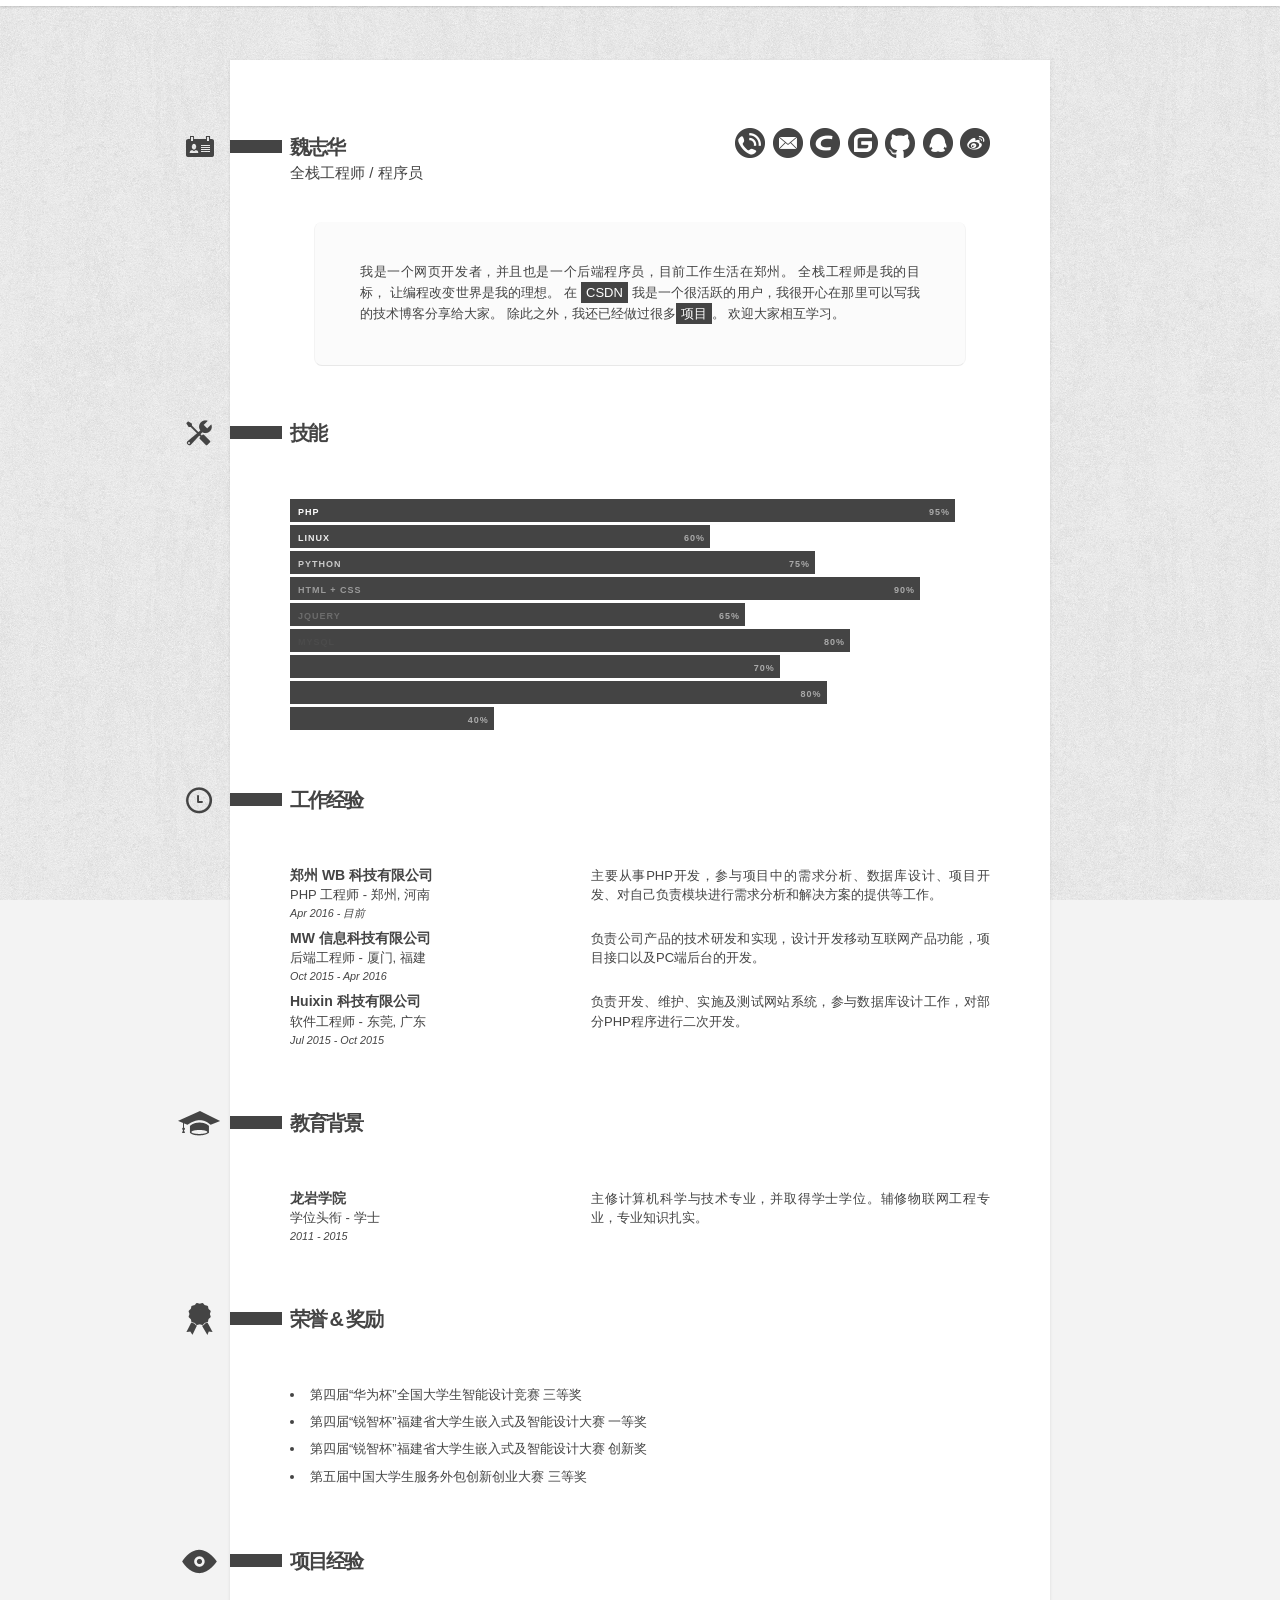
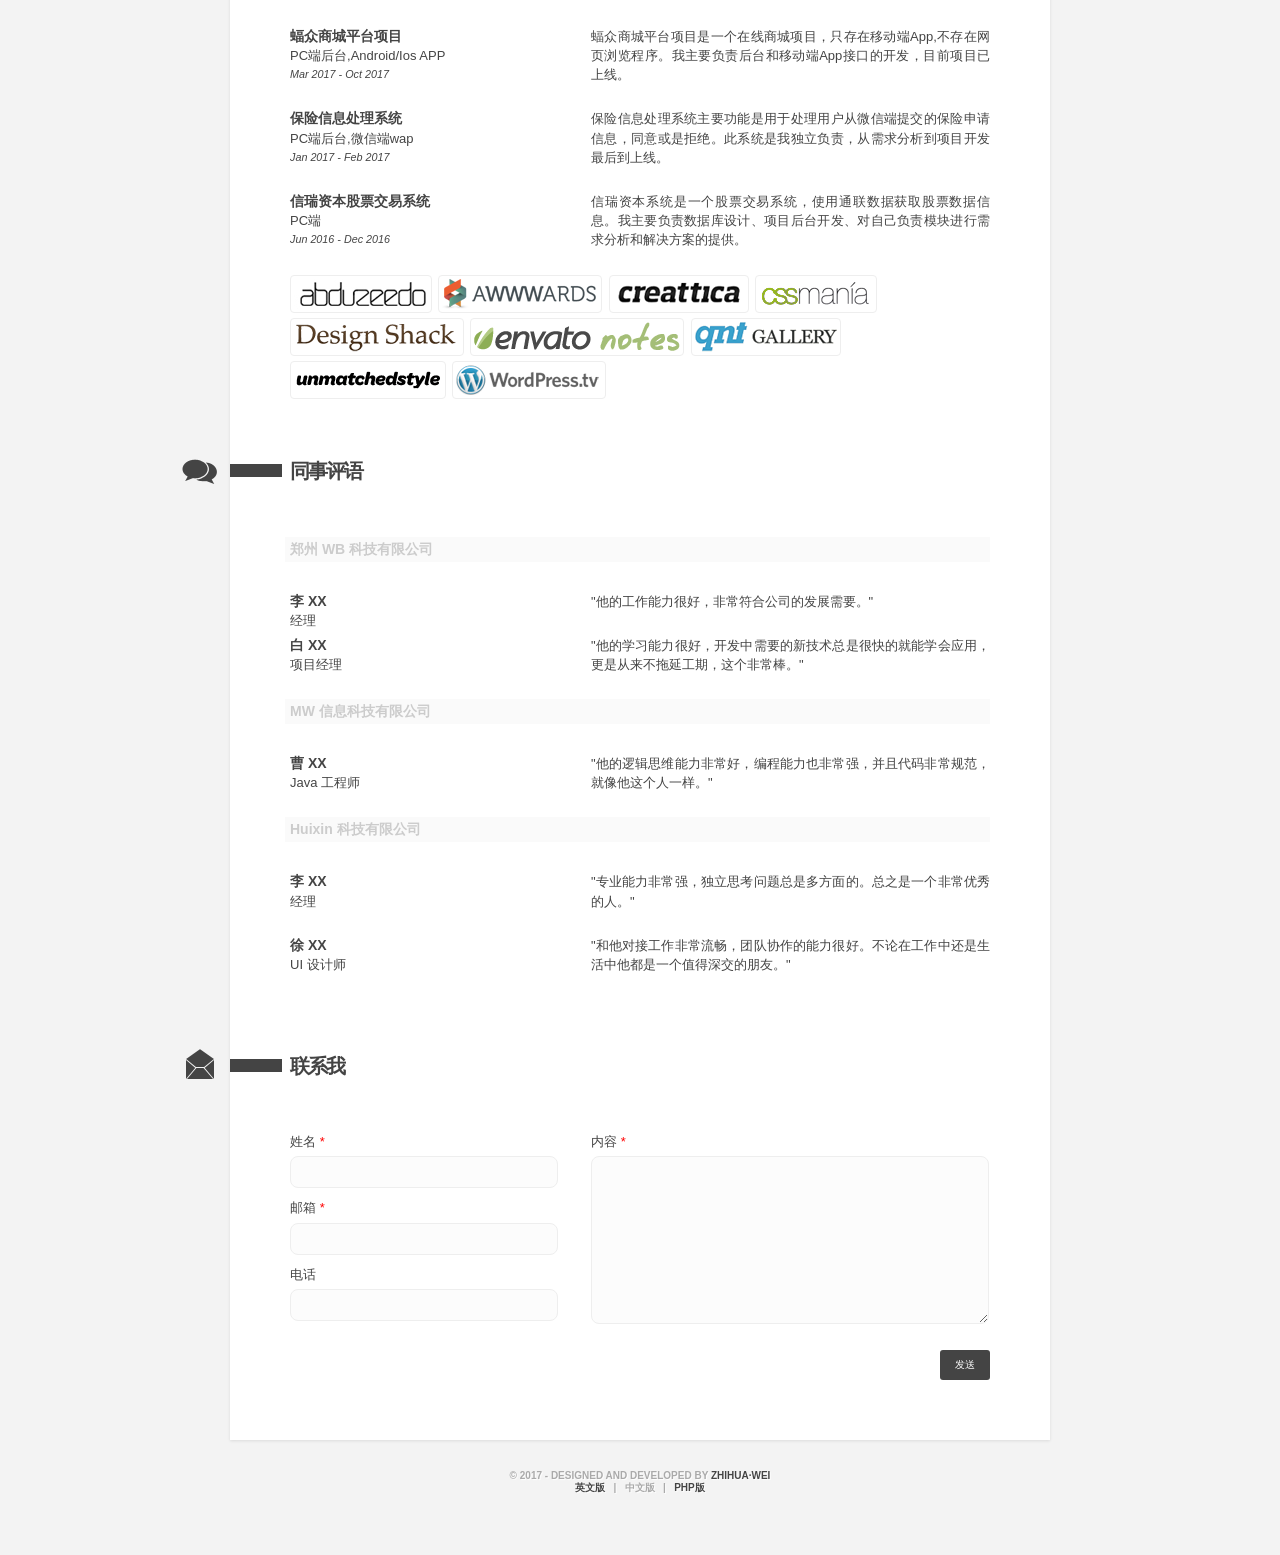
==== index_ch.html @ b3296171 "main init" ====
<!DOCTYPE HTML>
<html>
<head>
    <!--BEGIN HEAD MATE-->
    <meta http-equiv="Content-Type" content="text/html; charset=UTF-8"/>
    <meta name="viewport" content="initial-scale=1.0,width=device-width"/>
    <meta name="keywords" content="ZHIHUA·WEI,个人简历主页,多版本简历">
    <meta name="description" content="非你莫属_ZHIHUA.WEI个人简历主页。本项目用于参与码云举办的“非你莫属”为题的Pages简历模板/个性主页征集活动。本项目一共开发了PHP和HTML两种语言版本，前端工程师和后端工程师皆可使用。开源是一种精神！为中国的互联网行业发展献出一份小小的力量。">
    <meta name="author" content="ZHIHUA·WEI">
    <meta name="version" content="1.0.0">
    <!--END HEAD MATE-->

    <!--BEGIN HEAD LINK SHORTCUT ICON-->
    <link rel="shortcut icon" href="images/icon/zhihuawei_favicon32x32.ico">
    <!--END HEAD LINK SHORTCUT ICON-->

    <!--BEGIN HEAD LINK STYLE-->
    <!--BASE STYLE CSS-->
    <link rel="stylesheet" href="css/style.css" type="text/css" media="screen"/>
    <!--PRODUCTION PHOTO CSS-->
    <link rel="stylesheet" href="css/productionPhoto.css" type="text/css" media="screen"/>
    <!--PRINT CSS-->
    <link rel="stylesheet" href="css/print.css" type="text/css" media="print"/>
    <!--END HEAD LINK STYLE-->

    <!--BEGIN HEAD TITLE-->
    <title>个人简历-ZHIHUA·WEI</title>
    <!--END HEAD TITLE-->
</head>
<body>

<!--BEGIN STICKER-->
<div id="sticker"></div>
<!--END STICKER-->

<!--BEGIN WRAPPER-->
<div id="wrapper">

    <!--INTRODUCE NAME-->
    <h2 id="titleName" class="sectionHead">魏志华</h2>

    <!--BASE INFORMATION-->
    <div id="bio">
        <h2>全栈工程师 / 程序员</h2>
        <!--BASE INFORMATION - SOCIAL LINKS-->
        <div id="socialIcons">
            <a class="socialIcon" id="phoneIcon" href="#18003829681" title="18003829681" ></a>
            <a class="socialIcon" id="emailIcon" href="#zhihua_wei@foxmail.com" title="zhihua_wei@foxmail.com"></a>
            <a class="socialIcon" target="_blank" id="csdnIcon" href="http://blog.csdn.net/zhihua_w" title="CSDN"></a>
            <a class="socialIcon" target="_blank" id="giteeIcon" href="https://gitee.com/zhihua_wei" title="码云"></a>
            <a class="socialIcon" target="_blank" id="githubIcon" href="https://github.com/zhihua-wei" title="GitHub"></a>
            <a class="socialIcon" id="qqIcon" href="#445708162" title="445708162"></a>
            <a class="socialIcon" target="_blank" id="weiboIcon" href="https://weibo.com/zhihuawei?is_all=1" title="微博"></a>

            <!--MORE ICON OPTIOPS...
            <a class="socialIcon" target="_blank" id="facebookIcon" href="#"></a>
            <a class="socialIcon" target="_blank" id="favIcon" href="#"></a>
            <a class="socialIcon" target="_blank" id="gplusIcon" href="#"></a>
            <a class="socialIcon" target="_blank" id="youTubeIcon" href="#"></a>
            -->
        </div>
        <!--END SOCIAL LINKS-->

        <!--BASE INFORMATION - PERSONAL INFORMATION-->
        <p>
            我是一个网页开发者，并且也是一个后端程序员，目前工作生活在郑州。
            全栈工程师是我的目标， 让编程改变世界是我的理想。
            在 <a title="CSDN" target="_blank" href="http://blog.csdn.net/zhihua_w">CSDN</a> 我是一个很活跃的用户，我很开心在那里可以写我的技术博客分享给大家。
            除此之外，我还已经做过很多<a title="保险信息处理系统" data-rel="prettyPhoto[pp_gal]" href="images/projectPhoto/baoxian.png">项目</a>。
            欢迎大家相互学习。

            <!--PRODUCTION PHOTO-->
            <!--IMAGES BELOW ARE HIDDEN AND WILL ONLY APPEAR IN THE GALLERY LINKED TO IN ABOVE PARAGRAPH -->
            <a title="筑团网项目" class="selectedWork" data-rel="prettyPhoto[pp_gal]"
               href="images/projectPhoto/zhutuan.jpg"></a>
            <a title="信瑞资本股票交易系统" class="selectedWork" data-rel="prettyPhoto[pp_gal]"
               href="images/projectPhoto/xinrui.png"></a>
            <a title="掌上餐厅项目" class="selectedWork" data-rel="prettyPhoto[pp_gal]"
               href="images/projectPhoto/zhihuidancan.png"></a>
            <a title="医美商城平台项目" class="selectedWork" data-rel="prettyPhoto[pp_gal]"
               href="images/projectPhoto/yimei.jpg"></a>
            <a title="医疗之路二期项目" class="selectedWork" data-rel="prettyPhoto[pp_gal]"
               href="images/projectPhoto/yiliao.jpg"></a>
            <a title="养老本项目" class="selectedWork" data-rel="prettyPhoto[pp_gal]"
               href="images/projectPhoto/yanglaoben.png"></a>
        </p>
        <!--END PERSONAL INFORMATION-->
    </div>
    <!--END BASE INFORMATION-->

    <div class="clear"></div>

    <!--SKILLS TITLE-->
    <h2 id="tools" class="sectionHead">技能</h2>
    <!--SKILLS-->
    <ul id="skills">
        <!--Notice: the class names indicate the % of your skills. i.e. s70 = 70%, s40 = 40% etc. -->
        <li id="skill1" class="s95"><span>PHP</span></li>
        <li id="skill2" class="s60"><span>Linux</span></li>
        <li id="skill3" class="s75"><span>Python</span></li>
        <li id="skill4" class="s90"><span>HTML + CSS</span></li>
        <li id="skill5" class="s65"><span>jQuery</span></li>
        <li id="skill6" class="s80"><span>Mysql</span></li>
        <li id="skill7" class="s70"><span>Apache + Nginx</span></li>
        <li id="skill8" class="s80"><span>Memcached + Redis</span></li>
        <li id="skill9" class="s40"><span><del>Photoshop</del></span></li>
    </ul>
    <!--END SKILLS-->

    <div class="clear"></div>

    <!--EXPERIENCE TITLE-->
    <h2 id="clock" class="sectionHead">工作经验</h2>
    <!--EXPERIENCE-->
    <ul id="jobs">
        <li>
            <div class="details">
                <h3>郑州 WB 科技有限公司</h3>
                <h4>PHP 工程师 - 郑州, 河南</h4>
                <h5>Apr 2016 - 目前</h5>
            </div>
            <p>主要从事PHP开发，参与项目中的需求分析、数据库设计、项目开发、对自己负责模块进行需求分析和解决方案的提供等工作。</p>
        </li>
        <li>
            <div class="details">
                <h3>MW 信息科技有限公司</h3>
                <h4>后端工程师 - 厦门, 福建</h4>
                <h5>Oct 2015 - Apr 2016</h5>
            </div>
            <p>负责公司产品的技术研发和实现，设计开发移动互联网产品功能，项目接口以及PC端后台的开发。</p>
        </li>
        <li>
            <div class="details">
                <h3>Huixin 科技有限公司</h3>
                <h4>软件工程师 - 东莞, 广东</h4>
                <h5>Jul 2015 - Oct 2015</h5>
            </div>
            <p>负责开发、维护、实施及测试网站系统，参与数据库设计工作，对部分PHP程序进行二次开发。</p>
        </li>
    </ul>
    <!--END EXPERIENCE-->

    <div class="clear"></div>

    <!--EDUCATION TITLE-->
    <h2 id="learn" class="sectionHead">教育背景</h2>
    <!--EDUCATION-->
    <ul id="schools">
        <li>
            <div class="details">
                <h3>龙岩学院</h3>
                <h4>学位头衔 - 学士</h4>
                <h5>2011 - 2015</h5>
            </div>
            <p>主修计算机科学与技术专业，并取得学士学位。辅修物联网工程专业，专业知识扎实。</p>
        </li>
    </ul>
    <!--END EDUCATION-->

    <div class="clear"></div>

    <!--HONORS / AWARDS TITLE-->
    <h2 id="ribbon" class="sectionHead">荣誉 &amp; 奖励</h2>

    <!--HONORS / AWARDS-->
    <ul id="honorsAwards">
        <li>第四届“华为杯”全国大学生智能设计竞赛 三等奖</li>
        <li>第四届“锐智杯”福建省大学生嵌入式及智能设计大赛 一等奖</li>
        <li>第四届“锐智杯”福建省大学生嵌入式及智能设计大赛 创新奖</li>
        <li>第五届中国大学生服务外包创新创业大赛 三等奖</li>
    </ul>
    <!--END HONORS / AWARDS-->

    <div class="clear"></div>

    <!--AS SEEN ON TITLE-->
    <h2 id="eye" class="sectionHead">项目经验</h2>
    <!--PROJECT-->
    <ul id="project">
        <li>
            <div class="details">
                <h3>蝠众商城平台项目</h3>
                <h4>PC端后台,Android/Ios APP</h4>
                <h5>Mar 2017 - Oct 2017</h5>
            </div>
            <p>蝠众商城平台项目是一个在线商城项目，只存在移动端App,不存在网页浏览程序。我主要负责后台和移动端App接口的开发，目前项目已上线。</p>
        </li>
        <li>
            <div class="details">
                <h3>保险信息处理系统</h3>
                <h4>PC端后台,微信端wap</h4>
                <h5>Jan 2017 - Feb 2017</h5>
            </div>
            <p>保险信息处理系统主要功能是用于处理用户从微信端提交的保险申请信息，同意或是拒绝。此系统是我独立负责，从需求分析到项目开发最后到上线。</p>
        </li>
        <li>
            <div class="details">
                <h3>信瑞资本股票交易系统</h3>
                <h4>PC端</h4>
                <h5>Jun 2016 - Dec 2016</h5>
            </div>
            <p>信瑞资本系统是一个股票交易系统，使用通联数据获取股票数据信息。我主要负责数据库设计、项目后台开发、对自己负责模块进行需求分析和解决方案的提供。</p>
        </li>
    </ul>
    <!--END PROJECT-->

    <div class="clear"></div>

    <!--AS SEEN ON-->
    <ul id="seenOn">
        <li class="bwWrapper"><img src="images/logos/abduzeedo.jpg" alt="Abduzeedo"/></li>
        <li class="bwWrapper"><img src="images/logos/logo.png" alt="Awwwards"/></li>
        <li class="bwWrapper"><img src="images/logos/creattica.png" alt="Creattica"/></li>
        <li class="bwWrapper"><img src="images/logos/css_mania.png" alt="CSS Mania"/></li>
        <li class="bwWrapper"><img src="images/logos/design_shack.png" alt="Design Shack"/></li>
        <li class="bwWrapper"><img src="images/logos/envato_notes.png" alt="Envato Notes"/></li>
        <li class="bwWrapper"><img src="images/logos/qnt_gallery.png" alt="qnt gallery"/></li>
        <li class="bwWrapper"><img src="images/logos/unmatchedstyle.png" alt="unmatchedstyle"/></li>
        <li class="bwWrapper"><img src="images/logos/wptv-logo.png" alt="WordPress TV"/></li>
    </ul>
    <!--END AS SEEN ON-->

    <div class="clear"></div>

    <!--RECOMMENDATIONS TITLE-->
    <h2 id="chat" class="sectionHead">同事评语</h2>
    <!--RECOMMENDATIONS-->
    <ul id="recommends">
        <li><h3>郑州 WB 科技有限公司</h3></li>
        <li>
            <div class="details">
                <h3>李 XX</h3>
                <h4>经理</h4>
            </div>
            <p>"他的工作能力很好，非常符合公司的发展需要。"</p>
        </li>
        <li>
            <div class="details">
                <h3>白 XX</h3>
                <h4>项目经理</h4>
            </div>
            <p>"他的学习能力很好，开发中需要的新技术总是很快的就能学会应用，更是从来不拖延工期，这个非常棒。"</p>
        </li>

        <li><h3>MW 信息科技有限公司</h3></li>
        <li>
            <div class="details">
                <h3>曹 XX</h3>
                <h4>Java 工程师</h4>
            </div>
            <p>"他的逻辑思维能力非常好，编程能力也非常强，并且代码非常规范，就像他这个人一样。"</p>
        </li>

        <li><h3>Huixin 科技有限公司</h3></li>
        <li>
            <div class="details">
                <h3>李 XX</h3>
                <h4>经理</h4>
            </div>
            <p>"专业能力非常强，独立思考问题总是多方面的。总之是一个非常优秀的人。"</p>
        </li>
        <li>
            <div class="details">
                <h3>徐 XX</h3>
                <h4>UI 设计师</h4>
            </div>
            <p>"和他对接工作非常流畅，团队协作的能力很好。不论在工作中还是生活中他都是一个值得深交的朋友。"</p>
        </li>
    </ul>
    <!--END RECOMMENDATIONS-->

    <div class="clear"></div>

    <!--CONTACT TITLE-->
    <h2 id="contact" class="sectionHead">联系我</h2>
    <!--CONTACT FORM-->
    <div id="contactform" class="contact">
        <form action="sendMail.php" method="post">
            <div id="contactInfo">
                <p>
                    <label class="smallInput" for="name">姓名 <span class="required">*</span></label><br/>
                    <input type="text" name="name" id="name" value="" class="input round3"/>
                </p>
                <p>
                    <label class="smallInput" for="email">邮箱 <span class="required">*</span></label><br/>
                    <input type="text" name="email" id="email" value="" class="input round3"/>
                </p>
                <p>
                    <label class="smallInput" for="phone">电话</label><br/>
                    <input type="text" name="phone" id="phone" value="" class="input round3"/>
                </p>
            </div>
            <p id="emailMessage">
                <label class="smallInput" for="message">内容 <span class="required">*</span></label><br/>
                <textarea name="message" id="message" class="input round3"></textarea>
            </p>

            <!-- EMAIL SUBJECT -->
            <input name="subject" id="subject" type="hidden" value="ZHIHUA·WEI Resume Email Message"/>
            <!-- YOUR EMAIL ADDRESS -->
            <input name="repemail" id="repemail" type="hidden" value="zhihua_wei@foxmail.com"/>
            <!-- ENTER YOUR URL BELOW: MUST CONTAIN #contact AT THE END OF THE URL-->
            <input name="pagelink" id="pagelink" type="hidden" value="http://resume.zhihuawei.xyz/index_ch.html#return"/>
            <input name="send" id="submit_btn" type="submit" class="round3 clearRight" value="发送"/>

            <p id="required"><span class="required">*</span> <em>= 必填字段</em></p>
        </form>
    </div>
    <!--END CONTACT FORM-->
    <p id="messageSent">信息发送成功，非常感谢！</p>

    <div class="clear"></div>

</div>
<!--END WRAPPER-->
<!--COPYRIGHT-->
<div id="copyright">&copy; 2017 - Designed and developed by
    <a href="http://resume.zhihuawei.xyz/" target="_blank" title="ZHIHUA·WEI">ZHIHUA·WEI</a><br>
    <a href="index.html" title="英文版">英文版</a>&nbsp;&nbsp;&nbsp;|&nbsp;&nbsp;&nbsp;中文版&nbsp;&nbsp;&nbsp;|&nbsp;&nbsp;&nbsp;<a href="index.php" title="PHP版">PHP版</a>
</div>
<!--END COPYRIGHT-->

<!--BEGIN SCRIPTS-->
<!--BASIC JQUERY JS-->
<script src="js/jquery.js"></script>
<!--PROJECT PHOTO JS-->
<script src="js/projectPhoto.js"></script>
<!--BACK POSITION JS-->
<script src="js/backPosition.js"></script>
<!--CUSTOM JS-->
<script src="js/custom.js"></script>
<!--END SCRIPTS-->

</body>
</html>
---- css/style.css ----
* {
    margin: 0;
    padding: 0;

    -moz-transition-property: background-color;
    -moz-transition-duration: 0.20s;
    -moz-transition-timing-function: linear;

    -webkit-transition-property: background-color;
    -webkit-transition-duration: 0.20s;
    -webkit-transition-timing-function: linear;

    -o-transition-property: background-color;
    -o-transition-duration: 0.20s;
    -o-transition-timing-function: linear;

    transition-property: background-color;
    transition-duration: 0.20s;
    transition-timing-function: linear;
}

body {
    font-family: "HelveticaNeue", "Helvetica Neue", Helvetica, Arial, sans-serif;
    line-height: 1.2em;
    background-color: #f3f3f3;
    background-image: url(../images/patterns/soft_wallpaper.png);
    background-repeat: repeat;
    background-attachment: fixed;
    background-position: 0px 0px;
    color: #444;
    height: 100%;
    width: auto;
}

#wrapper {
    max-width: 700px;
    margin: 60px auto 30px;
    padding: 60px;
    background: #fff;
    box-shadow: 0 1px 3px rgba(0, 0, 0, .1);
    position: relative;
}

ul {
    margin: 0 0 0 15px;
    position: relative;
}

li {
    margin: 0 0 5px 0;
    font-size: 13px;
}

p {
    text-align: justify;
    font-size: 13px;
}

.clear {
    clear: both;
}

a {
    color: #444;
    text-decoration: none;
}

a:hover {
    text-decoration: underline;
}

#backgroundImg {

}

#sticker {
    position: fixed;
    top: -60px;
    left: 0;
    right: 0;
    background: #fff;
    background: rgba(255, 255, 255, .98);
    height: 55px;
    box-shadow: 0 0 3px rgba(0, 0, 0, .3);
    z-index: 1000;
}

#sticker h2.sectionHead {
    border: none;
    margin: 0 0 0 50px;
    line-height: 55px;
    padding: 0 0 0 8px;
}

#sticker h2.sectionHead:before {
    left: -40px;
    top: 5px;
}

#sticker #socialIcons {
    top: 10px;
    right: 15px;
}

/* ------------------------*/
/*------H TAG STUFF-------*/
/* ----------------------*/
h1, h2, h3, h4, h5, h6 {
    font-weight: normal;
}

h3 {
    font-weight: bold;
    font-size: 14px
}

/* --------------------------*/
/*---SECTION TITLES STUFF---*/
/* ------------------------*/
h2.sectionHead {
    clear: both;
    font: bold 20px/12px 'verdana', sans-serif;
    margin: 60px -60px;
    border-left: 52px solid #444;
    color: #444;
    padding: 1px 0 0 8px;
    letter-spacing: -2px;
    text-transform: uppercase;
    position: relative;
}

h2.sectionHead:before {
    content: "";
    position: absolute;
    width: 45px;
    height: 45px;
    left: -105px;
    top: -15px;
    background-image: url(../images/icons.png);
}

h2#titleName {
    margin: 20px -60px 10px;
}

h2#ribbon:before {
    background-position: left -45px;
}

h2#tools:before {
    background-position: left top;
}

h2#learn:before {
    background-position: right top;
}

h2#eye:before {
    background-position: -90px top;
}

h2#clock:before {
    background-position: -45px top;
}

h2#chat:before {
    background-position: -45px bottom;
}

h2#titleName:before {
    background-position: -90px bottom;
}

h2#contact:before {
    background-position: right bottom;
}

/* ------------------------*/
/*-------BIO STUFF--------*/
/* ----------------------*/
#bio {
    position: relative;
}

#bio #avatar {
    float: left;
    margin: 0 20px 0 0;
}

#bio h2 {
    font-size: 15px;
}

#bio p {
    clear: left;
    margin: 40px auto;
    padding: 40px 45px;
    max-width: 560px;
    background: #fbfbfb;
    border: 1px solid #f3f3f3;
    border-radius: 8px;
    position: relative;
    border-width: 0 1px 1px;
    border-color: #fff #f3f3f3 #e8e8e8;
    line-height: 1.6em;
}

#bio iframe {
    margin: 0 auto;
    display: block;
}

#bio p a {
    text-decoration: none;
    border: none;
    background: #444;
    color: #fff;
    padding: 3px 5px;
    margin: -3px 0 0 0;
}

#bio p a:hover {
    text-decoration: none;
    color: #fff;
    background: #222;
}

#bio a.selectedWork {
    visibility: hidden;
    padding: 0;
    margin: 0;
}

#socialIcons {
    width: 50%;
    height: 30px;
    position: absolute;
    top: -35px;
    right: 0;
    text-align: right;
}

.socialIcon {
    width: 30px;
    height: 30px;
    margin: 0 0 0 3px;
    display: inline-block;
    background-image: url(../images/social.png);
    border: none;
}

.socialIcon:hover {
    border: none;
}

#qqIcon {
    background-position: 0 0;
}

#youTubeIcon {
    background-position: -30px 0;
}

#emailIcon {
    background-position: -60px 0;
}

#weiboIcon {
    background-position: -90px 0;
}

#phoneIcon {
    background-position: -120px 0;
}

#giteeIcon {
    background-position: -150px 0;
}

#gplusIcon {
    background-position: -180px 0;
}

#facebookIcon {
    background-position: -210px 0
}

#csdnIcon {
    background-position: -240px 0;
}

#favIcon {
    background-position: -270px 0;
}

#githubIcon {
    background-position: -300px 0;
}

#qqIcon:hover {
    background-position: 0 -30px;
}

#youTubeIcon:hover {
    background-position: -30px -30px;
}

#emailIcon:hover {
    background-position: -60px -30px;
}

#weiboIcon:hover {
    background-position: -90px -30px;
}

#phoneIcon:hover {
    background-position: -120px -30px;
}

#giteeIcon:hover {
    background-position: -150px -30px;
}

#gplusIcon:hover {
    background-position: -180px -30px;
}

#facebookIcon:hover {
    background-position: -210px -30px;
}

#csdnIcon:hover {
    background-position: -240px -30px;
}

#favIcon:hover {
    background-position: -270px -30px;
}

#githubIcon:hover {
    background-position: -300px -30px;
}

/* ---------------------------*/
/*---RECOMMENDATIONS STUFF---*/
/* -------------------------*/
ul#recommends li {
    margin: 0 0 30px 0;
    clear: both;
}

ul#recommends li > h3 {
    background: #fafafa;
    color: #ccc;
    padding-left: 5px;
    line-height: 25px;
    margin: 0 0 30px -5px;
}

/* -------------------------*/
/*---AS SEEN ON STUFF------*/
/* -----------------------*/
ul#seenOn li {
    display: inline-block;
    position: relative;
    border: 1px solid #eee;
    margin-right: 2px;
    height: 36px;
    border-radius: 4px;
    line-height: 30px;
}

ul#seenOn li img {
    height: 30px;
    width: auto;
    padding: 3px;
}

/* ------------------------*/
/*---SKILLS STUFF---------*/
/* -----------------------*/
ul#skills {
    margin: 0;
    width: 100%;
    overflow: hidden;
    background: url(../images/loading.gif) no-repeat center 30%;
}

ul#skills.ready {
    background: none;
}

ul#skills li {
    position: relative;
    right: 100%;
    background-color: #444;
    color: #fff;
    font: bold 9px/20px sans-serif;
    letter-spacing: 1px;
    margin-bottom: 3px;
    padding: 3px 1.1428571428571428% 0;
    text-transform: uppercase;
    z-index: 1;
}

ul#skills li:after {
    content: "";
    position: absolute;
    top: 0;
    right: 5px;
    line-height: 26px;
    width: 50px;
    text-align: right;
    color: #aaa;
}

ul#skills li.s100:after {
    content: "100%";
}

ul#skills li.s95:after {
    content: "95%";
}

ul#skills li.s90:after {
    content: "90%";
}

ul#skills li.s80:after {
    content: "80%";
}

ul#skills li.s75:after {
    content: "75%";
}

ul#skills li.s70:after {
    content: "70%";
}

ul#skills li.s65:after {
    content: "65%";
}

ul#skills li.s60:after {
    content: "60%";
}

ul#skills li.s50:after {
    content: "50%";
}

ul#skills li.s40:after {
    content: "40%";
}

ul#skills li.s30:after {
    content: "30%";
}

ul#skills li.s20:after {
    content: "20%";
}

ul#skills li.s10:after {
    content: "10%";
}

ul#skills li span {
    display: none;
}

ul#skills li:hover {
    background: #222;
}

li.s100 {
    width: 97.71428571428571%;
}

li.s95 {
    width: 92.71428571428571%;
}

li.s90 {
    width: 87.71428571428571%;
}

li.s80 {
    width: 77.71428571428571%;
}

li.s75 {
    width: 72.71428571428571%;
}

li.s70 {
    width: 67.71428571428571%;
}

li.s65 {
    width: 62.714285714285715%;
}

li.s60 {
    width: 57.714285714285715%;
}

li.s50 {
    width: 47.714285714285715%;
}

li.s40 {
    width: 37.714285714285715%;
}

li.s30 {
    width: 27.714285714285715%;
}

li.s20 {
    width: 17.714285714285715%;
}

li.s10 {
    width: 7.714285714285714%;
}

/* ------------------------*/
/*---HONORS STUFF---------*/
/* ----------------------*/
#honorsAwards li {
    padding-left: 5px;
    margin-bottom: 8px;
}

/* ------------------------*/
/*---CONTACT FORM STUFF---*/
/* ----------------------*/
#contactform input,
#contactform textarea {
    float: none;
    width: 250px;
    padding: 8px;
    margin: 5px 0 10px 0;
    background: #fcfcfc;
    border: 1px solid #eee;
    border-radius: 8px;
    color: #666;
    font-size: 12px;
}

#contactform textarea {
    height: 150px;
    width: 380px;
    margin-bottom: 20px;
}

#contactform input[type="submit"] {
    width: inherit;
    float: right;
    clear: both;
    color: #fff;
    border: none;
    cursor: pointer;
    line-height: 30px;
    font-size: 10px;
    text-transform: uppercase;
    height: 30px;
    padding: 0 15px;
    margin: 0;
    background: #444;
    border-radius: 3px;
}

#contactform input[type="submit"]:hover {
    background: #000;
}

.required {
    color: red;
}

#required {
    float: left;
    margin-top: 10px;
    color: #bbb;
    display: none;
}

#contactform input.error,
#contactform textarea.error {
    border: 1px solid red;
    background: #ffd3c9
}

#contactInfo {
    float: left;
    width: 40%;
}

#emailMessage {
    float: right;
    width: 57%;
}

#messageSent {
    line-height: 40px;
    font-size: 16px;
    width: 100%;
    text-align: center;
    background: #5cd25c;
    color: #fff;
    display: none;
}

/* --------------------------*/
/*---GENERAL LAYOUT STUFF---*/
/* ------------------------*/
ul#jobs,
ul#schools,
ul#recommends,
ul#project,
ul#seenOn {
    margin: 0;
    list-style: none;
}

ul#jobs li,
ul#schools li,
ul#project li,
ul#recommends li {
    margin: 0 0 20px 0;
    clear: both;
}

ul#jobs li .details,
ul#schools li .details,
ul#project li .details,
ul#recommends li .details {
    float: left;
    width: 40%
}

ul#jobs li p,
ul#schools li > p,
ul#project li > p,
ul#recommends li > p {
    float: right;
    width: 57%;
    margin-bottom: 25px;
}

.details h5 {
    font-style: italic;
}

/* ------------------------*/
/*---COPYRIGHT STUFF------*/
/* ----------------------*/
#copyright {
    text-align: center;
    font: bold 10px sans-serif;
    text-transform: uppercase;
    color: #aaa;
    margin: 20px 0 60px;
    text-shadow: 1px 1px 1px #fff;
}

/* ------------------------*/
/*--RESPONSIVE STUFF------*/
/* ----------------------*/
body.respond {
    background: #fff;
}

body.respond #sticker {
    display: none;
}

body.respond #wrapper {
    margin: 0 auto;
    padding: 30px;
    background: #fff;
    box-shadow: none;
}

body.respond h2.sectionHead {
    font-size: 15px;
    letter-spacing: -1px;
    margin: 40px 0 50px -60px;
    padding-left: 8px;
}

body.respond h2#titleName {
    margin: 20px 0 10px -60px;
}

body.respond p {
    text-align: left;
}

body.respond #socialIcons {
    height: 30px;
    margin-top: 20px;
    position: relative;
    right: auto;
    text-align: left;
    top: auto;
    width: 100%;
}

body.respond #bio h2 {
    font-size: 12px;
}

body.respond #bio p {
    padding: 0;
    background: #fff;
    max-width: 100%;
    border: none;
}

body.respond ul#seenOn li {
    height: auto;
    line-height: 1em;
}

body.respond ul#seenOn li img {
    width: 96%;
    height: auto;
    padding: 2%;
}

body.respond ul#jobs li .details,
body.respond ul#schools li .details,
body.respond ul#project li .details,
body.respond ul#recommends li .details {
    float: none;
    width: 100%
}

body.respond ul#jobs li p,
body.respond ul#schools li > p,
body.respond ul#project li > p,
body.respond ul#recommends li > p {
    float: none;
    width: 100%;
    margin-bottom: 50px;
    margin-top: 10px;
}

body.respond #contactInfo,
body.respond #emailMessage {
    float: none;
    width: 100%;
}

body.respond #contactform input[type="submit"] {
    float: none;
    width: auto;
}

body.respond #contactform input,
body.respond #contactform textarea {
    width: 90%;
}

body.respond #copyright {
    margin: 60px auto;
}

body.respond #messageSent {
    margin-top: 20px;
}
---- css/productionPhoto.css ----
div.pp_default .pp_top, div.pp_default .pp_top .pp_middle, div.pp_default .pp_top .pp_left, div.pp_default .pp_top .pp_right, div.pp_default .pp_bottom, div.pp_default .pp_bottom .pp_left, div.pp_default .pp_bottom .pp_middle, div.pp_default .pp_bottom .pp_right {
    height: 13px
}

div.pp_default .pp_top .pp_left {
    background: url(../images/prettyPhoto/default/sprite.png) -78px -93px no-repeat
}

div.pp_default .pp_top .pp_middle {
    background: url(../images/prettyPhoto/default/sprite_x.png) top left repeat-x
}

div.pp_default .pp_top .pp_right {
    background: url(../images/prettyPhoto/default/sprite.png) -112px -93px no-repeat
}

div.pp_default .pp_content .ppt {
    color: #f8f8f8
}

div.pp_default .pp_content_container .pp_left {
    background: url(../images/prettyPhoto/default/sprite_y.png) -7px 0 repeat-y;
    padding-left: 13px
}

div.pp_default .pp_content_container .pp_right {
    background: url(../images/prettyPhoto/default/sprite_y.png) top right repeat-y;
    padding-right: 13px
}

div.pp_default .pp_next:hover {
    background: url(../images/prettyPhoto/default/sprite_next.png) center right no-repeat;
    cursor: pointer
}

div.pp_default .pp_previous:hover {
    background: url(../images/prettyPhoto/default/sprite_prev.png) center left no-repeat;
    cursor: pointer
}

div.pp_default .pp_expand {
    background: url(../images/prettyPhoto/default/sprite.png) 0 -29px no-repeat;
    cursor: pointer;
    width: 28px;
    height: 28px
}

div.pp_default .pp_expand:hover {
    background: url(../images/prettyPhoto/default/sprite.png) 0 -56px no-repeat;
    cursor: pointer
}

div.pp_default .pp_contract {
    background: url(../images/prettyPhoto/default/sprite.png) 0 -84px no-repeat;
    cursor: pointer;
    width: 28px;
    height: 28px
}

div.pp_default .pp_contract:hover {
    background: url(../images/prettyPhoto/default/sprite.png) 0 -113px no-repeat;
    cursor: pointer
}

div.pp_default .pp_close {
    width: 30px;
    height: 30px;
    background: url(../images/prettyPhoto/default/sprite.png) 2px 1px no-repeat;
    cursor: pointer
}

div.pp_default .pp_gallery ul li a {
    background: url(../images/prettyPhoto/default/default_thumb.png) center center #f8f8f8;
    border: 1px solid #aaa
}

div.pp_default .pp_social {
    margin-top: 7px
}

div.pp_default .pp_gallery a.pp_arrow_previous, div.pp_default .pp_gallery a.pp_arrow_next {
    position: static;
    left: auto
}

div.pp_default .pp_nav .pp_play, div.pp_default .pp_nav .pp_pause {
    background: url(../images/prettyPhoto/default/sprite.png) -51px 1px no-repeat;
    height: 30px;
    width: 30px
}

div.pp_default .pp_nav .pp_pause {
    background-position: -51px -29px
}

div.pp_default a.pp_arrow_previous, div.pp_default a.pp_arrow_next {
    background: url(../images/prettyPhoto/default/sprite.png) -31px -3px no-repeat;
    height: 20px;
    width: 20px;
    margin: 4px 0 0
}

div.pp_default a.pp_arrow_next {
    left: 52px;
    background-position: -82px -3px
}

div.pp_default .pp_content_container .pp_details {
    margin-top: 5px
}

div.pp_default .pp_nav {
    clear: none;
    height: 30px;
    width: 110px;
    position: relative
}

div.pp_default .pp_nav .currentTextHolder {
    font-family: Georgia;
    font-style: italic;
    color: #999;
    font-size: 11px;
    left: 75px;
    line-height: 25px;
    position: absolute;
    top: 2px;
    margin: 0;
    padding: 0 0 0 10px
}

div.pp_default .pp_close:hover, div.pp_default .pp_nav .pp_play:hover, div.pp_default .pp_nav .pp_pause:hover, div.pp_default .pp_arrow_next:hover, div.pp_default .pp_arrow_previous:hover {
    opacity: 0.7
}

div.pp_default .pp_description {
    font-size: 11px;
    font-weight: 700;
    line-height: 24px;
    margin: 5px 50px 5px 0
}

div.pp_default .pp_bottom .pp_left {
    background: url(../images/prettyPhoto/default/sprite.png) -78px -127px no-repeat
}

div.pp_default .pp_bottom .pp_middle {
    background: url(../images/prettyPhoto/default/sprite_x.png) bottom left repeat-x
}

div.pp_default .pp_bottom .pp_right {
    background: url(../images/prettyPhoto/default/sprite.png) -112px -127px no-repeat
}

div.pp_default .pp_loaderIcon {
    background: url(../images/prettyPhoto/default/loader.gif) center center no-repeat
}

div.light_rounded .pp_top .pp_left {
    background: url(../images/prettyPhoto/light_rounded/sprite.png) -88px -53px no-repeat
}

div.light_rounded .pp_top .pp_right {
    background: url(../images/prettyPhoto/light_rounded/sprite.png) -110px -53px no-repeat
}

div.light_rounded .pp_next:hover {
    background: url(../images/prettyPhoto/light_rounded/btnNext.png) center right no-repeat;
    cursor: pointer
}

div.light_rounded .pp_previous:hover {
    background: url(../images/prettyPhoto/light_rounded/btnPrevious.png) center left no-repeat;
    cursor: pointer
}

div.light_rounded .pp_expand {
    background: url(../images/prettyPhoto/light_rounded/sprite.png) -31px -26px no-repeat;
    cursor: pointer
}

div.light_rounded .pp_expand:hover {
    background: url(../images/prettyPhoto/light_rounded/sprite.png) -31px -47px no-repeat;
    cursor: pointer
}

div.light_rounded .pp_contract {
    background: url(../images/prettyPhoto/light_rounded/sprite.png) 0 -26px no-repeat;
    cursor: pointer
}

div.light_rounded .pp_contract:hover {
    background: url(../images/prettyPhoto/light_rounded/sprite.png) 0 -47px no-repeat;
    cursor: pointer
}

div.light_rounded .pp_close {
    width: 75px;
    height: 22px;
    background: url(../images/prettyPhoto/light_rounded/sprite.png) -1px -1px no-repeat;
    cursor: pointer
}

div.light_rounded .pp_nav .pp_play {
    background: url(../images/prettyPhoto/light_rounded/sprite.png) -1px -100px no-repeat;
    height: 15px;
    width: 14px
}

div.light_rounded .pp_nav .pp_pause {
    background: url(../images/prettyPhoto/light_rounded/sprite.png) -24px -100px no-repeat;
    height: 15px;
    width: 14px
}

div.light_rounded .pp_arrow_previous {
    background: url(../images/prettyPhoto/light_rounded/sprite.png) 0 -71px no-repeat
}

div.light_rounded .pp_arrow_next {
    background: url(../images/prettyPhoto/light_rounded/sprite.png) -22px -71px no-repeat
}

div.light_rounded .pp_bottom .pp_left {
    background: url(../images/prettyPhoto/light_rounded/sprite.png) -88px -80px no-repeat
}

div.light_rounded .pp_bottom .pp_right {
    background: url(../images/prettyPhoto/light_rounded/sprite.png) -110px -80px no-repeat
}

div.dark_rounded .pp_top .pp_left {
    background: url(../images/prettyPhoto/dark_rounded/sprite.png) -88px -53px no-repeat
}

div.dark_rounded .pp_top .pp_right {
    background: url(../images/prettyPhoto/dark_rounded/sprite.png) -110px -53px no-repeat
}

div.dark_rounded .pp_content_container .pp_left {
    background: url(../images/prettyPhoto/dark_rounded/contentPattern.png) top left repeat-y
}

div.dark_rounded .pp_content_container .pp_right {
    background: url(../images/prettyPhoto/dark_rounded/contentPattern.png) top right repeat-y
}

div.dark_rounded .pp_next:hover {
    background: url(../images/prettyPhoto/dark_rounded/btnNext.png) center right no-repeat;
    cursor: pointer
}

div.dark_rounded .pp_previous:hover {
    background: url(../images/prettyPhoto/dark_rounded/btnPrevious.png) center left no-repeat;
    cursor: pointer
}

div.dark_rounded .pp_expand {
    background: url(../images/prettyPhoto/dark_rounded/sprite.png) -31px -26px no-repeat;
    cursor: pointer
}

div.dark_rounded .pp_expand:hover {
    background: url(../images/prettyPhoto/dark_rounded/sprite.png) -31px -47px no-repeat;
    cursor: pointer
}

div.dark_rounded .pp_contract {
    background: url(../images/prettyPhoto/dark_rounded/sprite.png) 0 -26px no-repeat;
    cursor: pointer
}

div.dark_rounded .pp_contract:hover {
    background: url(../images/prettyPhoto/dark_rounded/sprite.png) 0 -47px no-repeat;
    cursor: pointer
}

div.dark_rounded .pp_close {
    width: 75px;
    height: 22px;
    background: url(../images/prettyPhoto/dark_rounded/sprite.png) -1px -1px no-repeat;
    cursor: pointer
}

div.dark_rounded .pp_description {
    margin-right: 85px;
    color: #fff
}

div.dark_rounded .pp_nav .pp_play {
    background: url(../images/prettyPhoto/dark_rounded/sprite.png) -1px -100px no-repeat;
    height: 15px;
    width: 14px
}

div.dark_rounded .pp_nav .pp_pause {
    background: url(../images/prettyPhoto/dark_rounded/sprite.png) -24px -100px no-repeat;
    height: 15px;
    width: 14px
}

div.dark_rounded .pp_arrow_previous {
    background: url(../images/prettyPhoto/dark_rounded/sprite.png) 0 -71px no-repeat
}

div.dark_rounded .pp_arrow_next {
    background: url(../images/prettyPhoto/dark_rounded/sprite.png) -22px -71px no-repeat
}

div.dark_rounded .pp_bottom .pp_left {
    background: url(../images/prettyPhoto/dark_rounded/sprite.png) -88px -80px no-repeat
}

div.dark_rounded .pp_bottom .pp_right {
    background: url(../images/prettyPhoto/dark_rounded/sprite.png) -110px -80px no-repeat
}

div.dark_rounded .pp_loaderIcon {
    background: url(../images/prettyPhoto/dark_rounded/loader.gif) center center no-repeat
}

div.dark_square .pp_left, div.dark_square .pp_middle, div.dark_square .pp_right, div.dark_square .pp_content {
    background: #000
}

div.dark_square .pp_description {
    color: #fff;
    margin: 0 85px 0 0
}

div.dark_square .pp_loaderIcon {
    background: url(../images/prettyPhoto/dark_square/loader.gif) center center no-repeat
}

div.dark_square .pp_expand {
    background: url(../images/prettyPhoto/dark_square/sprite.png) -31px -26px no-repeat;
    cursor: pointer
}

div.dark_square .pp_expand:hover {
    background: url(../images/prettyPhoto/dark_square/sprite.png) -31px -47px no-repeat;
    cursor: pointer
}

div.dark_square .pp_contract {
    background: url(../images/prettyPhoto/dark_square/sprite.png) 0 -26px no-repeat;
    cursor: pointer
}

div.dark_square .pp_contract:hover {
    background: url(../images/prettyPhoto/dark_square/sprite.png) 0 -47px no-repeat;
    cursor: pointer
}

div.dark_square .pp_close {
    width: 75px;
    height: 22px;
    background: url(../images/prettyPhoto/dark_square/sprite.png) -1px -1px no-repeat;
    cursor: pointer
}

div.dark_square .pp_nav {
    clear: none
}

div.dark_square .pp_nav .pp_play {
    background: url(../images/prettyPhoto/dark_square/sprite.png) -1px -100px no-repeat;
    height: 15px;
    width: 14px
}

div.dark_square .pp_nav .pp_pause {
    background: url(../images/prettyPhoto/dark_square/sprite.png) -24px -100px no-repeat;
    height: 15px;
    width: 14px
}

div.dark_square .pp_arrow_previous {
    background: url(../images/prettyPhoto/dark_square/sprite.png) 0 -71px no-repeat
}

div.dark_square .pp_arrow_next {
    background: url(../images/prettyPhoto/dark_square/sprite.png) -22px -71px no-repeat
}

div.dark_square .pp_next:hover {
    background: url(../images/prettyPhoto/dark_square/btnNext.png) center right no-repeat;
    cursor: pointer
}

div.dark_square .pp_previous:hover {
    background: url(../images/prettyPhoto/dark_square/btnPrevious.png) center left no-repeat;
    cursor: pointer
}

div.light_square .pp_expand {
    background: url(../images/prettyPhoto/light_square/sprite.png) -31px -26px no-repeat;
    cursor: pointer
}

div.light_square .pp_expand:hover {
    background: url(../images/prettyPhoto/light_square/sprite.png) -31px -47px no-repeat;
    cursor: pointer
}

div.light_square .pp_contract {
    background: url(../images/prettyPhoto/light_square/sprite.png) 0 -26px no-repeat;
    cursor: pointer
}

div.light_square .pp_contract:hover {
    background: url(../images/prettyPhoto/light_square/sprite.png) 0 -47px no-repeat;
    cursor: pointer
}

div.light_square .pp_close {
    width: 75px;
    height: 22px;
    background: url(../images/prettyPhoto/light_square/sprite.png) -1px -1px no-repeat;
    cursor: pointer
}

div.light_square .pp_nav .pp_play {
    background: url(../images/prettyPhoto/light_square/sprite.png) -1px -100px no-repeat;
    height: 15px;
    width: 14px
}

div.light_square .pp_nav .pp_pause {
    background: url(../images/prettyPhoto/light_square/sprite.png) -24px -100px no-repeat;
    height: 15px;
    width: 14px
}

div.light_square .pp_arrow_previous {
    background: url(../images/prettyPhoto/light_square/sprite.png) 0 -71px no-repeat
}

div.light_square .pp_arrow_next {
    background: url(../images/prettyPhoto/light_square/sprite.png) -22px -71px no-repeat
}

div.light_square .pp_next:hover {
    background: url(../images/prettyPhoto/light_square/btnNext.png) center right no-repeat;
    cursor: pointer
}

div.light_square .pp_previous:hover {
    background: url(../images/prettyPhoto/light_square/btnPrevious.png) center left no-repeat;
    cursor: pointer
}

div.facebook .pp_top .pp_left {
    background: url(../images/prettyPhoto/facebook/sprite.png) -88px -53px no-repeat
}

div.facebook .pp_top .pp_middle {
    background: url(../images/prettyPhoto/facebook/contentPatternTop.png) top left repeat-x
}

div.facebook .pp_top .pp_right {
    background: url(../images/prettyPhoto/facebook/sprite.png) -110px -53px no-repeat
}

div.facebook .pp_content_container .pp_left {
    background: url(../images/prettyPhoto/facebook/contentPatternLeft.png) top left repeat-y
}

div.facebook .pp_content_container .pp_right {
    background: url(../images/prettyPhoto/facebook/contentPatternRight.png) top right repeat-y
}

div.facebook .pp_expand {
    background: url(../images/prettyPhoto/facebook/sprite.png) -31px -26px no-repeat;
    cursor: pointer
}

div.facebook .pp_expand:hover {
    background: url(../images/prettyPhoto/facebook/sprite.png) -31px -47px no-repeat;
    cursor: pointer
}

div.facebook .pp_contract {
    background: url(../images/prettyPhoto/facebook/sprite.png) 0 -26px no-repeat;
    cursor: pointer
}

div.facebook .pp_contract:hover {
    background: url(../images/prettyPhoto/facebook/sprite.png) 0 -47px no-repeat;
    cursor: pointer
}

div.facebook .pp_close {
    width: 22px;
    height: 22px;
    background: url(../images/prettyPhoto/facebook/sprite.png) -1px -1px no-repeat;
    cursor: pointer
}

div.facebook .pp_description {
    margin: 0 37px 0 0
}

div.facebook .pp_loaderIcon {
    background: url(../images/prettyPhoto/facebook/loader.gif) center center no-repeat
}

div.facebook .pp_arrow_previous {
    background: url(../images/prettyPhoto/facebook/sprite.png) 0 -71px no-repeat;
    height: 22px;
    margin-top: 0;
    width: 22px
}

div.facebook .pp_arrow_previous.disabled {
    background-position: 0 -96px;
    cursor: default
}

div.facebook .pp_arrow_next {
    background: url(../images/prettyPhoto/facebook/sprite.png) -32px -71px no-repeat;
    height: 22px;
    margin-top: 0;
    width: 22px
}

div.facebook .pp_arrow_next.disabled {
    background-position: -32px -96px;
    cursor: default
}

div.facebook .pp_nav {
    margin-top: 0
}

div.facebook .pp_nav p {
    font-size: 15px;
    padding: 0 3px 0 4px
}

div.facebook .pp_nav .pp_play {
    background: url(../images/prettyPhoto/facebook/sprite.png) -1px -123px no-repeat;
    height: 22px;
    width: 22px
}

div.facebook .pp_nav .pp_pause {
    background: url(../images/prettyPhoto/facebook/sprite.png) -32px -123px no-repeat;
    height: 22px;
    width: 22px
}

div.facebook .pp_next:hover {
    background: url(../images/prettyPhoto/facebook/btnNext.png) center right no-repeat;
    cursor: pointer
}

div.facebook .pp_previous:hover {
    background: url(../images/prettyPhoto/facebook/btnPrevious.png) center left no-repeat;
    cursor: pointer
}

div.facebook .pp_bottom .pp_left {
    background: url(../images/prettyPhoto/facebook/sprite.png) -88px -80px no-repeat
}

div.facebook .pp_bottom .pp_middle {
    background: url(../images/prettyPhoto/facebook/contentPatternBottom.png) top left repeat-x
}

div.facebook .pp_bottom .pp_right {
    background: url(../images/prettyPhoto/facebook/sprite.png) -110px -80px no-repeat
}

div.pp_pic_holder a:focus {
    outline: none
}

div.pp_overlay {
    background: #000;
    display: none;
    left: 0;
    position: absolute;
    top: 0;
    width: 100%;
    z-index: 9500
}

div.pp_pic_holder {
    display: none;
    position: absolute;
    width: 100px;
    z-index: 10000
}

.pp_content {
    height: 40px;
    min-width: 40px
}

* html .pp_content {
    width: 40px
}

.pp_content_container {
    position: relative;
    text-align: left;
    width: 100%
}

.pp_content_container .pp_left {
    padding-left: 20px
}

.pp_content_container .pp_right {
    padding-right: 20px
}

.pp_content_container .pp_details {
    float: left;
    margin: 10px 0 2px
}

.pp_description {
    display: none;
    margin: 0
}

.pp_social {
    float: left;
    margin: 0
}

.pp_social .facebook {
    float: left;
    margin-left: 5px;
    width: 55px;
    overflow: hidden
}

.pp_social .twitter {
    float: left
}

.pp_nav {
    clear: right;
    float: left;
    margin: 3px 10px 0 0
}

.pp_nav p {
    float: left;
    white-space: nowrap;
    margin: 2px 4px
}

.pp_nav .pp_play, .pp_nav .pp_pause {
    float: left;
    margin-right: 4px;
    text-indent: -10000px
}

a.pp_arrow_previous, a.pp_arrow_next {
    display: block;
    float: left;
    height: 15px;
    margin-top: 3px;
    overflow: hidden;
    text-indent: -10000px;
    width: 14px
}

.pp_hoverContainer {
    position: absolute;
    top: 0;
    width: 100%;
    z-index: 2000
}

.pp_gallery {
    display: none;
    left: 50%;
    margin-top: -50px;
    position: absolute;
    z-index: 10000
}

.pp_gallery div {
    float: left;
    overflow: hidden;
    position: relative
}

.pp_gallery ul {
    float: left;
    height: 35px;
    position: relative;
    white-space: nowrap;
    margin: 0 0 0 5px;
    padding: 0
}

.pp_gallery ul a {
    border: 1px rgba(0, 0, 0, 0.5) solid;
    display: block;
    float: left;
    height: 33px;
    overflow: hidden
}

.pp_gallery ul a img {
    border: 0
}

.pp_gallery li {
    display: block;
    float: left;
    margin: 0 5px 0 0;
    padding: 0
}

.pp_gallery li.default a {
    background: url(../images/prettyPhoto/facebook/default_thumbnail.gif) 0 0 no-repeat;
    display: block;
    height: 33px;
    width: 50px
}

.pp_gallery .pp_arrow_previous, .pp_gallery .pp_arrow_next {
    margin-top: 7px !important
}

a.pp_next {
    background: url(../images/prettyPhoto/light_rounded/btnNext.png) 10000px 10000px no-repeat;
    display: block;
    float: right;
    height: 100%;
    text-indent: -10000px;
    width: 49%
}

a.pp_previous {
    background: url(../images/prettyPhoto/light_rounded/btnNext.png) 10000px 10000px no-repeat;
    display: block;
    float: left;
    height: 100%;
    text-indent: -10000px;
    width: 49%
}

a.pp_expand, a.pp_contract {
    cursor: pointer;
    display: none;
    height: 20px;
    position: absolute;
    right: 30px;
    text-indent: -10000px;
    top: 10px;
    width: 20px;
    z-index: 20000
}

a.pp_close {
    position: absolute;
    right: 0;
    top: 0;
    display: block;
    line-height: 22px;
    text-indent: -10000px
}

.pp_loaderIcon {
    display: block;
    height: 24px;
    left: 50%;
    position: absolute;
    top: 50%;
    width: 24px;
    margin: -12px 0 0 -12px
}

#pp_full_res {
    line-height: 1 !important
}

#pp_full_res .pp_inline {
    text-align: left
}

#pp_full_res .pp_inline p {
    margin: 0 0 15px
}

div.ppt {
    color: #fff;
    display: none;
    font-size: 17px;
    z-index: 9999;
    margin: 0 0 5px 15px
}

div.pp_default .pp_content, div.light_rounded .pp_content {
    background-color: #F8F8F8
}

div.pp_default #pp_full_res .pp_inline, div.light_rounded .pp_content .ppt, div.light_rounded #pp_full_res .pp_inline, div.light_square .pp_content .ppt, div.light_square #pp_full_res .pp_inline, div.facebook .pp_content .ppt, div.facebook #pp_full_res .pp_inline {
    color: #000
}

div.pp_default .pp_gallery ul li a:hover, div.pp_default .pp_gallery ul li.selected a, .pp_gallery ul a:hover, .pp_gallery li.selected a {
    border-color: #fff
}

div.pp_default .pp_details, div.light_rounded .pp_details, div.dark_rounded .pp_details, div.dark_square .pp_details, div.light_square .pp_details, div.facebook .pp_details {
    position: relative
}

div.light_rounded .pp_top .pp_middle, div.light_rounded .pp_content_container .pp_left, div.light_rounded .pp_content_container .pp_right, div.light_rounded .pp_bottom .pp_middle, div.light_square .pp_left, div.light_square .pp_middle, div.light_square .pp_right, div.light_square .pp_content, div.facebook .pp_content {
    background: #fff
}

div.light_rounded .pp_description, div.light_square .pp_description {
    margin-right: 85px
}

div.light_rounded .pp_gallery a.pp_arrow_previous, div.light_rounded .pp_gallery a.pp_arrow_next, div.dark_rounded .pp_gallery a.pp_arrow_previous, div.dark_rounded .pp_gallery a.pp_arrow_next, div.dark_square .pp_gallery a.pp_arrow_previous, div.dark_square .pp_gallery a.pp_arrow_next, div.light_square .pp_gallery a.pp_arrow_previous, div.light_square .pp_gallery a.pp_arrow_next {
    margin-top: 12px !important
}

div.light_rounded .pp_arrow_previous.disabled, div.dark_rounded .pp_arrow_previous.disabled, div.dark_square .pp_arrow_previous.disabled, div.light_square .pp_arrow_previous.disabled {
    background-position: 0 -87px;
    cursor: default
}

div.light_rounded .pp_arrow_next.disabled, div.dark_rounded .pp_arrow_next.disabled, div.dark_square .pp_arrow_next.disabled, div.light_square .pp_arrow_next.disabled {
    background-position: -22px -87px;
    cursor: default
}

div.light_rounded .pp_loaderIcon, div.light_square .pp_loaderIcon {
    background: url(../images/prettyPhoto/light_rounded/loader.gif) center center no-repeat
}

div.dark_rounded .pp_top .pp_middle, div.dark_rounded .pp_content, div.dark_rounded .pp_bottom .pp_middle {
    background: url(../images/prettyPhoto/dark_rounded/contentPattern.png) top left repeat
}

div.dark_rounded .currentTextHolder, div.dark_square .currentTextHolder {
    color: #c4c4c4
}

div.dark_rounded #pp_full_res .pp_inline, div.dark_square #pp_full_res .pp_inline {
    color: #fff
}

.pp_top, .pp_bottom {
    height: 20px;
    position: relative
}

* html .pp_top, * html .pp_bottom {
    padding: 0 20px
}

.pp_top .pp_left, .pp_bottom .pp_left {
    height: 20px;
    left: 0;
    position: absolute;
    width: 20px
}

.pp_top .pp_middle, .pp_bottom .pp_middle {
    height: 20px;
    left: 20px;
    position: absolute;
    right: 20px
}

* html .pp_top .pp_middle, * html .pp_bottom .pp_middle {
    left: 0;
    position: static
}

.pp_top .pp_right, .pp_bottom .pp_right {
    height: 20px;
    left: auto;
    position: absolute;
    right: 0;
    top: 0;
    width: 20px
}

.pp_fade, .pp_gallery li.default a img {
    display: none
}
---- css/print.css ----
* {
    margin: 0;
    padding: 0;
}

body {
    font-family: sans-serif;
    line-height: 1.2em;
    background: #fafafa;
    color: #444;
}

#wrapper {
    margin: 0px;
    padding: 0px;
    background: #fff;
    box-shadow: none;
}

ul {
    margin: 0 0 0 15px;
    position: relative;
}

li {
    margin: 0 0 5px 0;
    position: relative;
    font-size: 13px;
}

p {
    text-align: justify;
    font-size: 13px;
}

.clear {
    clear: both;
}

a {
    color: #444;
    text-decoration: none;
}

#sticker {
    display: none;
}

h1, h2, h3, h4, h5, h6 {
    margin-bottom: 0px;
    font-weight: normal;
}

h3 {
    font-weight: bold;
}

#bio #avatar {
    float: left;
    margin: 0 20px 40px 0;
}

#bio h1 {
    font-size: 22px;
}

#bio h2 {
    font-size: 18px;
}

#bio h3 {
    font-size: 14px;
}

#bio p {
    clear: left;
    margin: 20px 0 10px;
    padding: 0;
    background: none;
    border: none;
}

#bio #pdfDownload {
    display: none;
}

#socialIcons {
    display: none;
}

h2.sectionHead {
    margin: 30px 0 15px;
    clear: both;
    font: bold 22px serif;
}

/*---------------------------*/
/*---GENERAL LAYOUT STUFF---*/
/*-------------------------*/

ul#jobs,
ul#schools,
ul#recommends,
ul#seenOn {
    margin: 0;
    list-style: none;
}

ul#jobs li,
ul#schools li,
ul#recommends li {
    margin: 0 0 20px 0;
    clear: both;
}

ul#jobs li .details,
ul#schools li .details,
ul#recommends li .details {
    float: left;
    width: 40%
}

ul#jobs li p,
ul#schools li > p,
ul#recommends li > p {
    float: right;
    width: 57%;
    margin-bottom: 25px;
}

ul#seenOn li {
    display: inline;
}

ul#seenOn li img {
    padding: 3px;
    border: 1px solid #eee;
    margin-right: 2px;
    width: auto;
    height: 20px;
}

ul#skills {
    margin: 0;
    width: 100%;
    overflow: hidden;
}

ul#skills li {
    right: 100%;
    background-color: #507EA1;
    color: #FFFFFF;
    font: bold 9px/20px sans-serif;
    letter-spacing: 1px;
    margin-bottom: 3px;
    padding: 0;
    text-shadow: none;
    text-transform: uppercase;
}

ul#skills li del {
    display: none;
}

#copyright {
    text-align: center;
    font: bold 10px sans-serif;
    text-transform: uppercase;
    color: #aaa;
    margin: 20px 0 60px;
    text-shadow: 1px 1px 1px #fff;
}

h2#contact,
#contactform,
#messageSent {
    display: none;
}
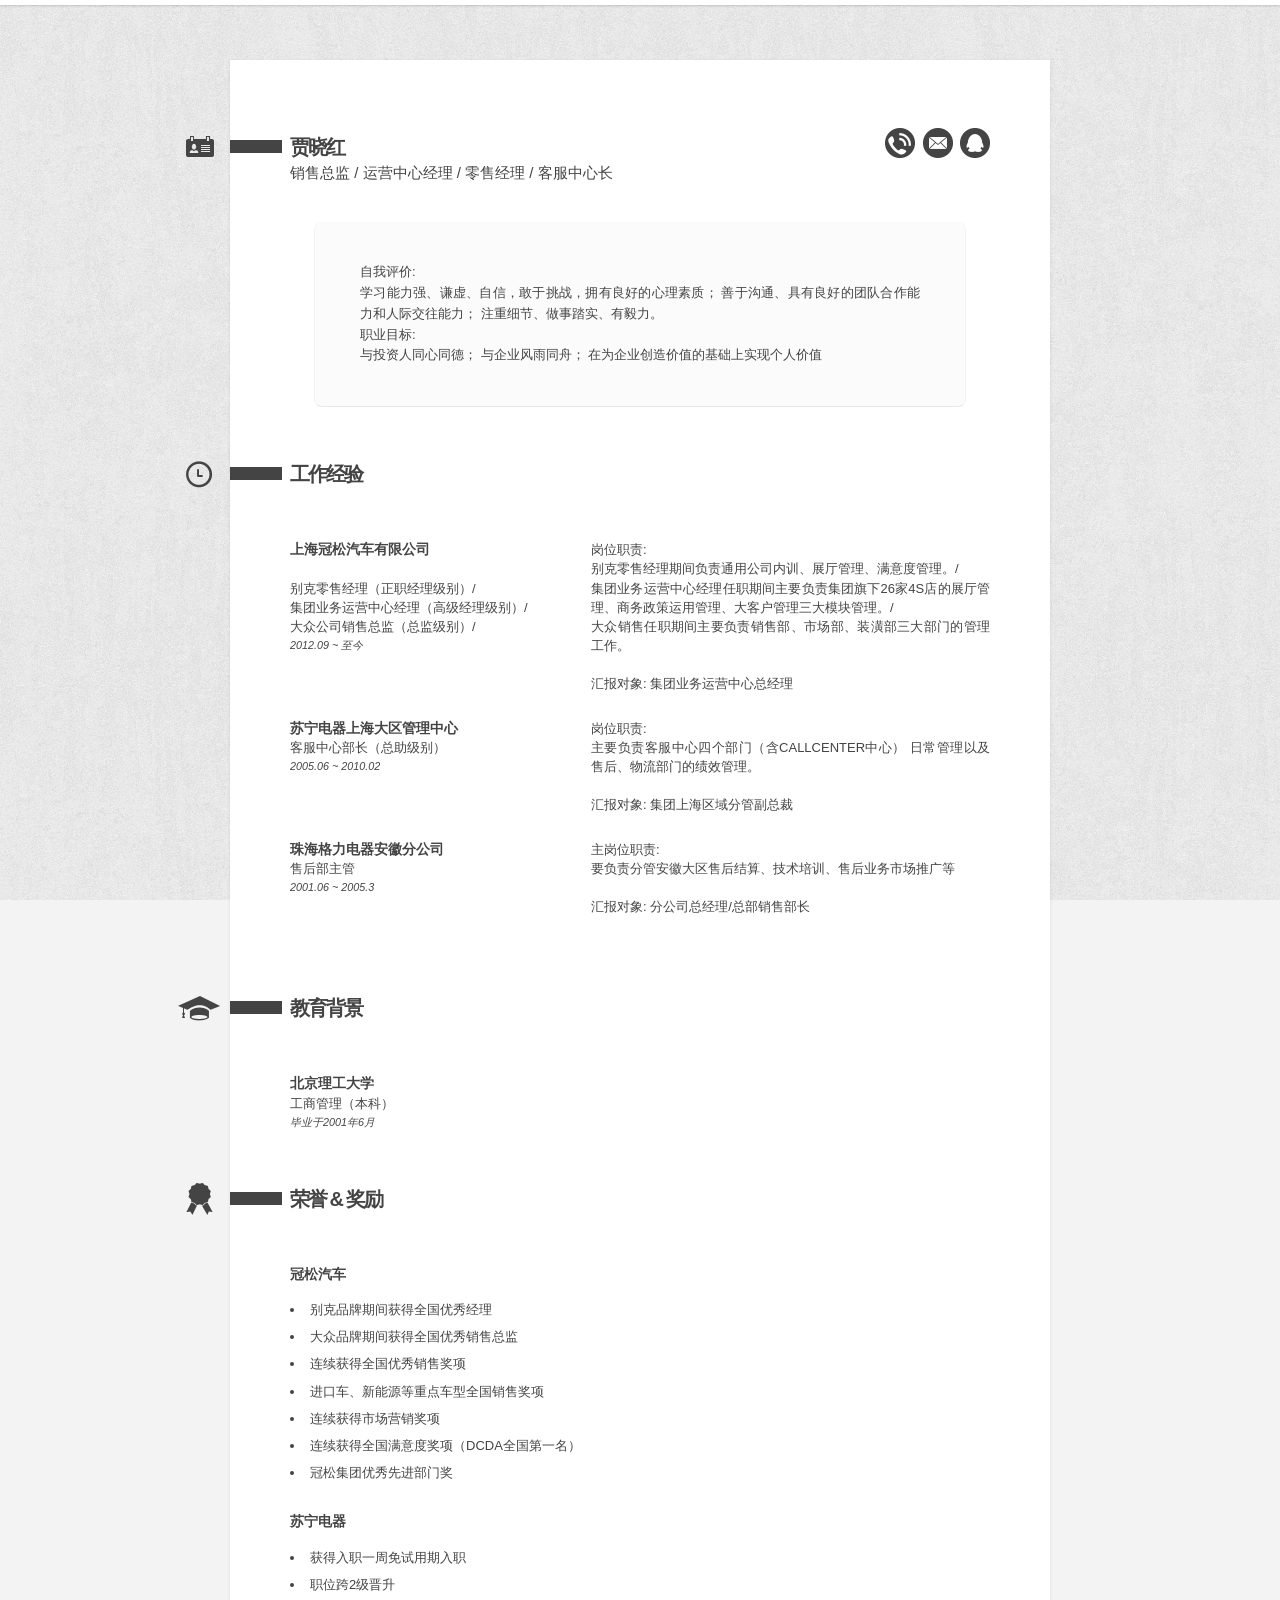
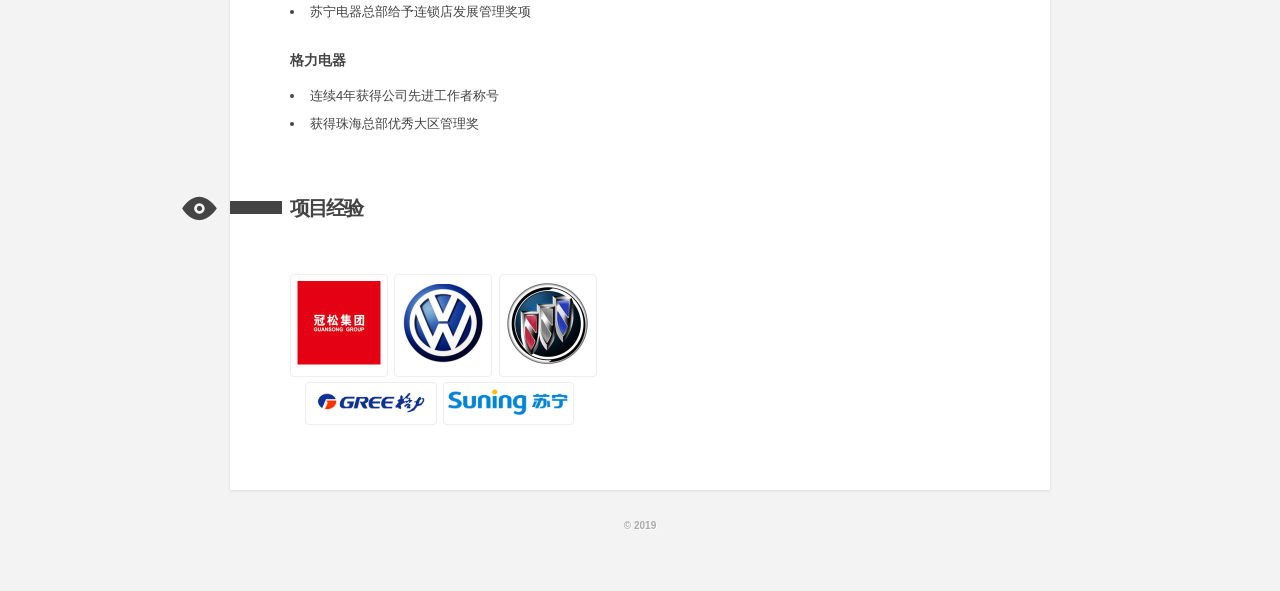
==== commit 9a78adbf: "ver1" ====
--- a/index_ch.html
+++ b/index_ch.html
@@ -4,9 +4,7 @@
     <!--BEGIN HEAD MATE-->
     <meta http-equiv="Content-Type" content="text/html; charset=UTF-8"/>
     <meta name="viewport" content="initial-scale=1.0,width=device-width"/>
-    <meta name="keywords" content="ZHIHUA·WEI,个人简历主页,多版本简历">
-    <meta name="description" content="非你莫属_ZHIHUA.WEI个人简历主页。本项目用于参与码云举办的“非你莫属”为题的Pages简历模板/个性主页征集活动。本项目一共开发了PHP和HTML两种语言版本，前端工程师和后端工程师皆可使用。开源是一种精神！为中国的互联网行业发展献出一份小小的力量。">
-    <meta name="author" content="ZHIHUA·WEI">
+    <meta name="description" content="">
     <meta name="version" content="1.0.0">
     <!--END HEAD MATE-->
 
@@ -37,52 +35,42 @@
 <div id="wrapper">
 
     <!--INTRODUCE NAME-->
-    <h2 id="titleName" class="sectionHead">魏志华</h2>
+    <h2 id="titleName" class="sectionHead">贾晓红</h2>
 
     <!--BASE INFORMATION-->
     <div id="bio">
-        <h2>全栈工程师 / 程序员</h2>
+        <h2>销售总监 / 运营中心经理 / 零售经理 / 客服中心长</h2>
         <!--BASE INFORMATION - SOCIAL LINKS-->
         <div id="socialIcons">
-            <a class="socialIcon" id="phoneIcon" href="#18003829681" title="18003829681" ></a>
-            <a class="socialIcon" id="emailIcon" href="#zhihua_wei@foxmail.com" title="zhihua_wei@foxmail.com"></a>
-            <a class="socialIcon" target="_blank" id="csdnIcon" href="http://blog.csdn.net/zhihua_w" title="CSDN"></a>
-            <a class="socialIcon" target="_blank" id="giteeIcon" href="https://gitee.com/zhihua_wei" title="码云"></a>
-            <a class="socialIcon" target="_blank" id="githubIcon" href="https://github.com/zhihua-wei" title="GitHub"></a>
-            <a class="socialIcon" id="qqIcon" href="#445708162" title="445708162"></a>
-            <a class="socialIcon" target="_blank" id="weiboIcon" href="https://weibo.com/zhihuawei?is_all=1" title="微博"></a>
-
-            <!--MORE ICON OPTIOPS...
-            <a class="socialIcon" target="_blank" id="facebookIcon" href="#"></a>
-            <a class="socialIcon" target="_blank" id="favIcon" href="#"></a>
-            <a class="socialIcon" target="_blank" id="gplusIcon" href="#"></a>
-            <a class="socialIcon" target="_blank" id="youTubeIcon" href="#"></a>
-            -->
+            <a class="socialIcon" id="phoneIcon" href="#18003829681" title="13917053660" ></a>
+            <a class="socialIcon" id="emailIcon" href="mailto:jxhcn@hotmail.com" title="jxhcn@hotmail.com"></a>
+            <a class="socialIcon" id="qqIcon" href="#1171646812" title="1171646812"></a>
+
         </div>
         <!--END SOCIAL LINKS-->
 
         <!--BASE INFORMATION - PERSONAL INFORMATION-->
         <p>
+            自我评价:
+            <br/>
+            学习能力强、谦虚、自信，敢于挑战，拥有良好的心理素质；
+            善于沟通、具有良好的团队合作能力和人际交往能力；
+            注重细节、做事踏实、有毅力。
+            <br/>
+            职业目标:
+            <br/>
+            与投资人同心同德；
+            与企业风雨同舟；
+            在为企业创造价值的基础上实现个人价值
+
+<!-- 
             我是一个网页开发者，并且也是一个后端程序员，目前工作生活在郑州。
             全栈工程师是我的目标， 让编程改变世界是我的理想。
             在 <a title="CSDN" target="_blank" href="http://blog.csdn.net/zhihua_w">CSDN</a> 我是一个很活跃的用户，我很开心在那里可以写我的技术博客分享给大家。
             除此之外，我还已经做过很多<a title="保险信息处理系统" data-rel="prettyPhoto[pp_gal]" href="images/projectPhoto/baoxian.png">项目</a>。
-            欢迎大家相互学习。
-
-            <!--PRODUCTION PHOTO-->
-            <!--IMAGES BELOW ARE HIDDEN AND WILL ONLY APPEAR IN THE GALLERY LINKED TO IN ABOVE PARAGRAPH -->
-            <a title="筑团网项目" class="selectedWork" data-rel="prettyPhoto[pp_gal]"
-               href="images/projectPhoto/zhutuan.jpg"></a>
-            <a title="信瑞资本股票交易系统" class="selectedWork" data-rel="prettyPhoto[pp_gal]"
-               href="images/projectPhoto/xinrui.png"></a>
-            <a title="掌上餐厅项目" class="selectedWork" data-rel="prettyPhoto[pp_gal]"
-               href="images/projectPhoto/zhihuidancan.png"></a>
-            <a title="医美商城平台项目" class="selectedWork" data-rel="prettyPhoto[pp_gal]"
-               href="images/projectPhoto/yimei.jpg"></a>
-            <a title="医疗之路二期项目" class="selectedWork" data-rel="prettyPhoto[pp_gal]"
-               href="images/projectPhoto/yiliao.jpg"></a>
-            <a title="养老本项目" class="selectedWork" data-rel="prettyPhoto[pp_gal]"
-               href="images/projectPhoto/yanglaoben.png"></a>
+            欢迎大家相互学习。 -->
+
+            
         </p>
         <!--END PERSONAL INFORMATION-->
     </div>
@@ -90,24 +78,7 @@
 
     <div class="clear"></div>
 
-    <!--SKILLS TITLE-->
-    <h2 id="tools" class="sectionHead">技能</h2>
-    <!--SKILLS-->
-    <ul id="skills">
-        <!--Notice: the class names indicate the % of your skills. i.e. s70 = 70%, s40 = 40% etc. -->
-        <li id="skill1" class="s95"><span>PHP</span></li>
-        <li id="skill2" class="s60"><span>Linux</span></li>
-        <li id="skill3" class="s75"><span>Python</span></li>
-        <li id="skill4" class="s90"><span>HTML + CSS</span></li>
-        <li id="skill5" class="s65"><span>jQuery</span></li>
-        <li id="skill6" class="s80"><span>Mysql</span></li>
-        <li id="skill7" class="s70"><span>Apache + Nginx</span></li>
-        <li id="skill8" class="s80"><span>Memcached + Redis</span></li>
-        <li id="skill9" class="s40"><span><del>Photoshop</del></span></li>
-    </ul>
-    <!--END SKILLS-->
-
-    <div class="clear"></div>
+    
 
     <!--EXPERIENCE TITLE-->
     <h2 id="clock" class="sectionHead">工作经验</h2>
@@ -115,27 +86,37 @@
     <ul id="jobs">
         <li>
             <div class="details">
-                <h3>郑州 WB 科技有限公司</h3>
-                <h4>PHP 工程师 - 郑州, 河南</h4>
-                <h5>Apr 2016 - 目前</h5>
-            </div>
-            <p>主要从事PHP开发，参与项目中的需求分析、数据库设计、项目开发、对自己负责模块进行需求分析和解决方案的提供等工作。</p>
-        </li>
-        <li>
-            <div class="details">
-                <h3>MW 信息科技有限公司</h3>
-                <h4>后端工程师 - 厦门, 福建</h4>
-                <h5>Oct 2015 - Apr 2016</h5>
-            </div>
-            <p>负责公司产品的技术研发和实现，设计开发移动互联网产品功能，项目接口以及PC端后台的开发。</p>
-        </li>
-        <li>
-            <div class="details">
-                <h3>Huixin 科技有限公司</h3>
-                <h4>软件工程师 - 东莞, 广东</h4>
-                <h5>Jul 2015 - Oct 2015</h5>
-            </div>
-            <p>负责开发、维护、实施及测试网站系统，参与数据库设计工作，对部分PHP程序进行二次开发。</p>
+                   
+                <h3>上海冠松汽车有限公司</h3>
+                <br/>
+                <h4>别克零售经理（正职经理级别）/<br/> 集团业务运营中心经理（高级经理级别）/<br/> 大众公司销售总监（总监级别）/</h4>
+                <h5>2012.09 ~ 至今</h5>
+            </div>
+
+            <p>岗位职责: <br/>别克零售经理期间负责通用公司内训、展厅管理、满意度管理。/<br/>集团业务运营中心经理任职期间主要负责集团旗下26家4S店的展厅管理、商务政策运用管理、大客户管理三大模块管理。/<br/>大众销售任职期间主要负责销售部、市场部、装潢部三大部门的管理工作。
+                    <br/><br/>汇报对象: 集团业务运营中心总经理</p>
+
+        </li>
+        <li>
+            <div class="details">
+                <h3>苏宁电器上海大区管理中心</h3>
+                <h4>客服中心部长（总助级别）</h4>
+                <h5>2005.06 ~ 2010.02</h5>
+            </div>
+            <p>岗位职责: <br/>主要负责客服中心四个部门（含CALLCENTER中心） 日常管理以及售后、物流部门的绩效管理。
+
+                    <br/><br/>汇报对象: 集团上海区域分管副总裁
+            </p>
+        </li>
+        <li>
+            <div class="details">
+                <h3>珠海格力电器安徽分公司</h3>
+                <h4>售后部主管</h4>
+                <h5>2001.06 ~ 2005.3</h5>
+            </div>
+            <p>主岗位职责: <br/>要负责分管安徽大区售后结算、技术培训、售后业务市场推广等
+                <br/><br/>汇报对象: 分公司总经理/总部销售部长
+            </p>
         </li>
     </ul>
     <!--END EXPERIENCE-->
@@ -148,11 +129,11 @@
     <ul id="schools">
         <li>
             <div class="details">
-                <h3>龙岩学院</h3>
-                <h4>学位头衔 - 学士</h4>
-                <h5>2011 - 2015</h5>
-            </div>
-            <p>主修计算机科学与技术专业，并取得学士学位。辅修物联网工程专业，专业知识扎实。</p>
+                <h3>北京理工大学</h3>
+                <h4>工商管理（本科）</h4>
+                <h5>毕业于2001年6月</h5>
+            </div>
+            <!-- <p>主修计算机科学与技术专业，并取得学士学位。辅修物联网工程专业，专业知识扎实。</p> -->
         </li>
     </ul>
     <!--END EDUCATION-->
@@ -162,12 +143,30 @@
     <!--HONORS / AWARDS TITLE-->
     <h2 id="ribbon" class="sectionHead">荣誉 &amp; 奖励</h2>
 
+   
     <!--HONORS / AWARDS-->
+    <h3 class='clearli'>冠松汽车</h3>
     <ul id="honorsAwards">
-        <li>第四届“华为杯”全国大学生智能设计竞赛 三等奖</li>
-        <li>第四届“锐智杯”福建省大学生嵌入式及智能设计大赛 一等奖</li>
-        <li>第四届“锐智杯”福建省大学生嵌入式及智能设计大赛 创新奖</li>
-        <li>第五届中国大学生服务外包创新创业大赛 三等奖</li>
+        <li>别克品牌期间获得全国优秀经理</li>
+        <li>大众品牌期间获得全国优秀销售总监</li>
+        <li>连续获得全国优秀销售奖项</li>
+        <li>进口车、新能源等重点车型全国销售奖项</li>
+        <li>连续获得市场营销奖项</li>
+        <li>连续获得全国满意度奖项（DCDA全国第一名）</li>
+        <li>冠松集团优秀先进部门奖</li>
+    </ul>
+
+    <h3 class='clearli'>苏宁电器</h3>
+    <ul id="honorsAwards" >
+        <li>获得入职一周免试用期入职</li>
+        <li>职位跨2级晋升</li>
+        <li>苏宁电器总部给予连锁店发展管理奖项</li>
+    </ul>
+
+    <h3 class='clearli'>格力电器</h3>
+    <ul id="honorsAwards">
+        <li>连续4年获得公司先进工作者称号</li>
+        <li>获得珠海总部优秀大区管理奖</li>
     </ul>
     <!--END HONORS / AWARDS-->
 
@@ -175,148 +174,33 @@
 
     <!--AS SEEN ON TITLE-->
     <h2 id="eye" class="sectionHead">项目经验</h2>
-    <!--PROJECT-->
-    <ul id="project">
-        <li>
-            <div class="details">
-                <h3>蝠众商城平台项目</h3>
-                <h4>PC端后台,Android/Ios APP</h4>
-                <h5>Mar 2017 - Oct 2017</h5>
-            </div>
-            <p>蝠众商城平台项目是一个在线商城项目，只存在移动端App,不存在网页浏览程序。我主要负责后台和移动端App接口的开发，目前项目已上线。</p>
-        </li>
-        <li>
-            <div class="details">
-                <h3>保险信息处理系统</h3>
-                <h4>PC端后台,微信端wap</h4>
-                <h5>Jan 2017 - Feb 2017</h5>
-            </div>
-            <p>保险信息处理系统主要功能是用于处理用户从微信端提交的保险申请信息，同意或是拒绝。此系统是我独立负责，从需求分析到项目开发最后到上线。</p>
-        </li>
-        <li>
-            <div class="details">
-                <h3>信瑞资本股票交易系统</h3>
-                <h4>PC端</h4>
-                <h5>Jun 2016 - Dec 2016</h5>
-            </div>
-            <p>信瑞资本系统是一个股票交易系统，使用通联数据获取股票数据信息。我主要负责数据库设计、项目后台开发、对自己负责模块进行需求分析和解决方案的提供。</p>
-        </li>
-    </ul>
-    <!--END PROJECT-->
+    
 
     <div class="clear"></div>
 
     <!--AS SEEN ON-->
     <ul id="seenOn">
-        <li class="bwWrapper"><img src="images/logos/abduzeedo.jpg" alt="Abduzeedo"/></li>
-        <li class="bwWrapper"><img src="images/logos/logo.png" alt="Awwwards"/></li>
-        <li class="bwWrapper"><img src="images/logos/creattica.png" alt="Creattica"/></li>
-        <li class="bwWrapper"><img src="images/logos/css_mania.png" alt="CSS Mania"/></li>
-        <li class="bwWrapper"><img src="images/logos/design_shack.png" alt="Design Shack"/></li>
-        <li class="bwWrapper"><img src="images/logos/envato_notes.png" alt="Envato Notes"/></li>
-        <li class="bwWrapper"><img src="images/logos/qnt_gallery.png" alt="qnt gallery"/></li>
-        <li class="bwWrapper"><img src="images/logos/unmatchedstyle.png" alt="unmatchedstyle"/></li>
-        <li class="bwWrapper"><img src="images/logos/wptv-logo.png" alt="WordPress TV"/></li>
+        <li class="bwWrapper"><img src="images/logos/冠松.png" alt="Abduzeedo"/></li>
+        <li class="bwWrapper"><img src="images/logos/大众.png" alt="Awwwards"/></li>
+        <li class="bwWrapper"><img src="images/logos/别克.png" alt="Creattica"/></li>
     </ul>
     <!--END AS SEEN ON-->
-
-    <div class="clear"></div>
-
-    <!--RECOMMENDATIONS TITLE-->
-    <h2 id="chat" class="sectionHead">同事评语</h2>
-    <!--RECOMMENDATIONS-->
-    <ul id="recommends">
-        <li><h3>郑州 WB 科技有限公司</h3></li>
-        <li>
-            <div class="details">
-                <h3>李 XX</h3>
-                <h4>经理</h4>
-            </div>
-            <p>"他的工作能力很好，非常符合公司的发展需要。"</p>
-        </li>
-        <li>
-            <div class="details">
-                <h3>白 XX</h3>
-                <h4>项目经理</h4>
-            </div>
-            <p>"他的学习能力很好，开发中需要的新技术总是很快的就能学会应用，更是从来不拖延工期，这个非常棒。"</p>
-        </li>
-
-        <li><h3>MW 信息科技有限公司</h3></li>
-        <li>
-            <div class="details">
-                <h3>曹 XX</h3>
-                <h4>Java 工程师</h4>
-            </div>
-            <p>"他的逻辑思维能力非常好，编程能力也非常强，并且代码非常规范，就像他这个人一样。"</p>
-        </li>
-
-        <li><h3>Huixin 科技有限公司</h3></li>
-        <li>
-            <div class="details">
-                <h3>李 XX</h3>
-                <h4>经理</h4>
-            </div>
-            <p>"专业能力非常强，独立思考问题总是多方面的。总之是一个非常优秀的人。"</p>
-        </li>
-        <li>
-            <div class="details">
-                <h3>徐 XX</h3>
-                <h4>UI 设计师</h4>
-            </div>
-            <p>"和他对接工作非常流畅，团队协作的能力很好。不论在工作中还是生活中他都是一个值得深交的朋友。"</p>
-        </li>
-    </ul>
-    <!--END RECOMMENDATIONS-->
-
-    <div class="clear"></div>
-
-    <!--CONTACT TITLE-->
-    <h2 id="contact" class="sectionHead">联系我</h2>
-    <!--CONTACT FORM-->
-    <div id="contactform" class="contact">
-        <form action="sendMail.php" method="post">
-            <div id="contactInfo">
-                <p>
-                    <label class="smallInput" for="name">姓名 <span class="required">*</span></label><br/>
-                    <input type="text" name="name" id="name" value="" class="input round3"/>
-                </p>
-                <p>
-                    <label class="smallInput" for="email">邮箱 <span class="required">*</span></label><br/>
-                    <input type="text" name="email" id="email" value="" class="input round3"/>
-                </p>
-                <p>
-                    <label class="smallInput" for="phone">电话</label><br/>
-                    <input type="text" name="phone" id="phone" value="" class="input round3"/>
-                </p>
-            </div>
-            <p id="emailMessage">
-                <label class="smallInput" for="message">内容 <span class="required">*</span></label><br/>
-                <textarea name="message" id="message" class="input round3"></textarea>
-            </p>
-
-            <!-- EMAIL SUBJECT -->
-            <input name="subject" id="subject" type="hidden" value="ZHIHUA·WEI Resume Email Message"/>
-            <!-- YOUR EMAIL ADDRESS -->
-            <input name="repemail" id="repemail" type="hidden" value="zhihua_wei@foxmail.com"/>
-            <!-- ENTER YOUR URL BELOW: MUST CONTAIN #contact AT THE END OF THE URL-->
-            <input name="pagelink" id="pagelink" type="hidden" value="http://resume.zhihuawei.xyz/index_ch.html#return"/>
-            <input name="send" id="submit_btn" type="submit" class="round3 clearRight" value="发送"/>
-
-            <p id="required"><span class="required">*</span> <em>= 必填字段</em></p>
-        </form>
-    </div>
-    <!--END CONTACT FORM-->
-    <p id="messageSent">信息发送成功，非常感谢！</p>
-
-    <div class="clear"></div>
+    <ul id="seenOn2">
+            <li class="bwWrapper"><img src="images/logos/格力.png" alt="CSS Mania"/></li>
+            <li class="bwWrapper"><img src="images/logos/苏宁.png" alt="Design Shack"/></li>
+        </ul>
+
+    <div class="clear"></div>
+
+    
+
+    
 
 </div>
 <!--END WRAPPER-->
 <!--COPYRIGHT-->
-<div id="copyright">&copy; 2017 - Designed and developed by
-    <a href="http://resume.zhihuawei.xyz/" target="_blank" title="ZHIHUA·WEI">ZHIHUA·WEI</a><br>
-    <a href="index.html" title="英文版">英文版</a>&nbsp;&nbsp;&nbsp;|&nbsp;&nbsp;&nbsp;中文版&nbsp;&nbsp;&nbsp;|&nbsp;&nbsp;&nbsp;<a href="index.php" title="PHP版">PHP版</a>
+<div id="copyright">&copy; 2019
+   
 </div>
 <!--END COPYRIGHT-->
 
--- a/css/style.css
+++ b/css/style.css
@@ -365,12 +365,29 @@
     position: relative;
     border: 1px solid #eee;
     margin-right: 2px;
-    height: 36px;
+    /* height: 36px; */
     border-radius: 4px;
-    line-height: 30px;
+    /* line-height: 30px; */
 }
 
 ul#seenOn li img {
+    height: 90px;
+    width: auto;
+    padding: 3px;
+}
+
+ul#seenOn2 li {
+    display: inline-block;
+    position: relative;
+    border: 1px solid #eee;
+    margin-right: 2px;
+    /* height: 36px; */
+    border-radius: 4px;
+    /* line-height: 30px; */
+}
+
+ul#seenOn2 li img {
+    
     height: 30px;
     width: auto;
     padding: 3px;
@@ -726,11 +743,11 @@
     line-height: 1em;
 }
 
-body.respond ul#seenOn li img {
-    width: 96%;
+/* body.respond ul#seenOn li img {
+    width: 30%;
     height: auto;
     padding: 2%;
-}
+} */
 
 body.respond ul#jobs li .details,
 body.respond ul#schools li .details,
@@ -773,3 +790,9 @@
 body.respond #messageSent {
     margin-top: 20px;
 }
+
+.clearli {
+    margin-top: 30px;
+
+    margin-bottom: 16px;
+}
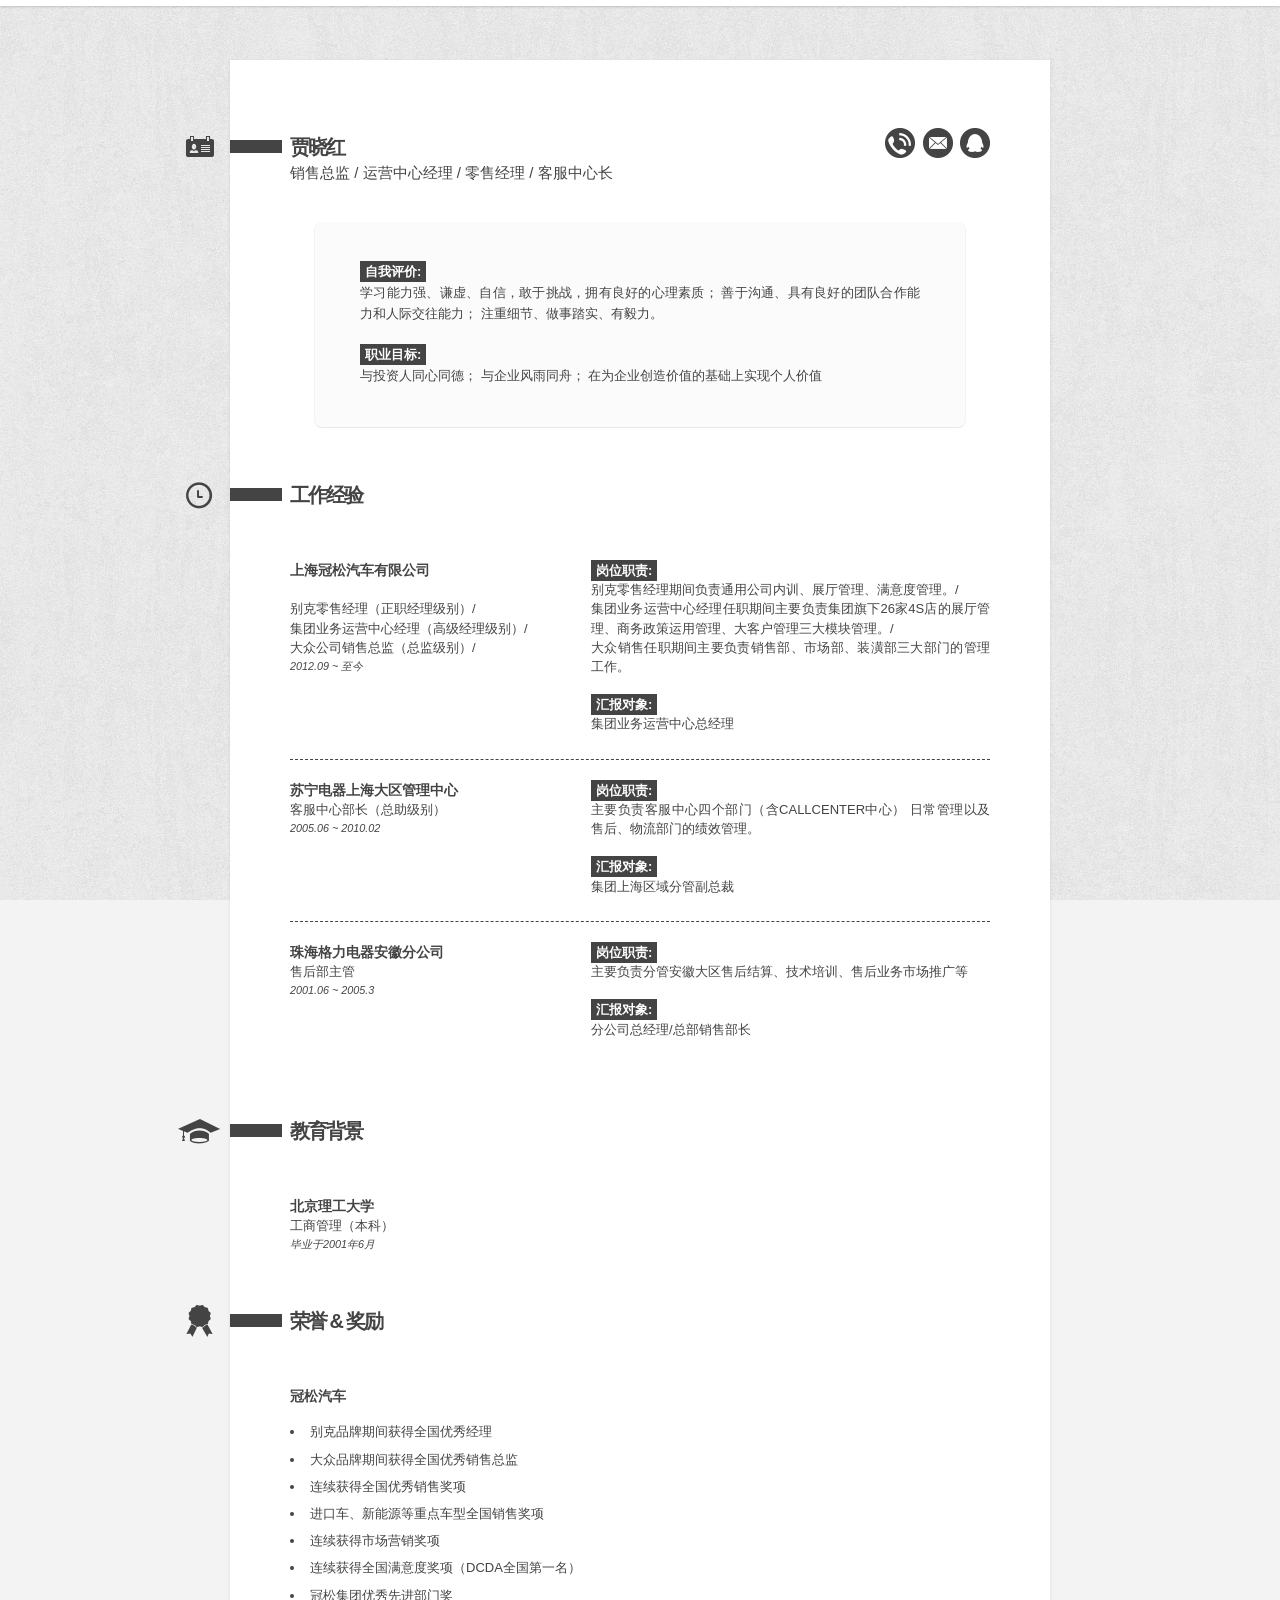
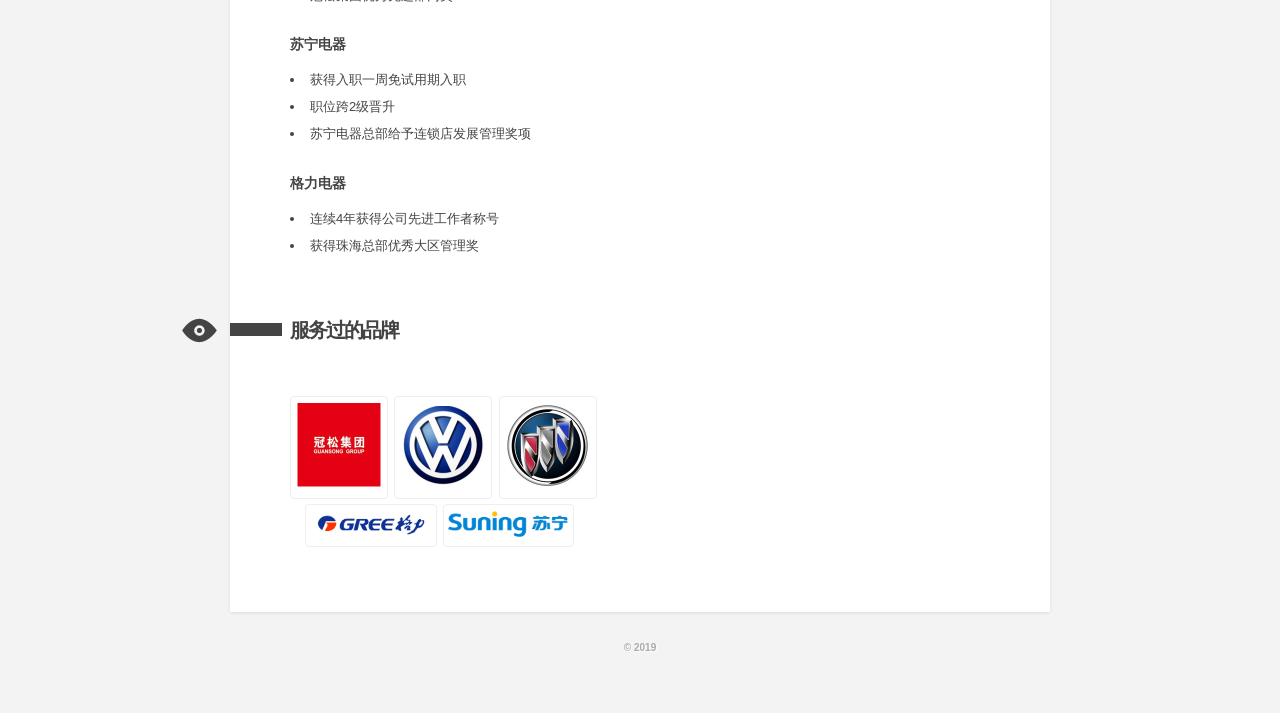
==== commit e656dc24: "11" ====
--- a/index_ch.html
+++ b/index_ch.html
@@ -51,13 +51,13 @@
 
         <!--BASE INFORMATION - PERSONAL INFORMATION-->
         <p>
-            自我评价:
+                <b><a>自我评价:</a></b>
             <br/>
             学习能力强、谦虚、自信，敢于挑战，拥有良好的心理素质；
             善于沟通、具有良好的团队合作能力和人际交往能力；
             注重细节、做事踏实、有毅力。
-            <br/>
-            职业目标:
+            <br/><br/>
+            <b><a>职业目标:</a></b>
             <br/>
             与投资人同心同德；
             与企业风雨同舟；
@@ -93,29 +93,31 @@
                 <h5>2012.09 ~ 至今</h5>
             </div>
 
-            <p>岗位职责: <br/>别克零售经理期间负责通用公司内训、展厅管理、满意度管理。/<br/>集团业务运营中心经理任职期间主要负责集团旗下26家4S店的展厅管理、商务政策运用管理、大客户管理三大模块管理。/<br/>大众销售任职期间主要负责销售部、市场部、装潢部三大部门的管理工作。
-                    <br/><br/>汇报对象: 集团业务运营中心总经理</p>
-
-        </li>
+            <p><a class='bgc'>岗位职责: </a><br/>别克零售经理期间负责通用公司内训、展厅管理、满意度管理。/<br/>集团业务运营中心经理任职期间主要负责集团旗下26家4S店的展厅管理、商务政策运用管理、大客户管理三大模块管理。/<br/>大众销售任职期间主要负责销售部、市场部、装潢部三大部门的管理工作。
+                    <br/><br/><a class='bgc'>汇报对象: </a><br/>集团业务运营中心总经理</p>
+
+        </li>
+        <li><hr  class="hr0"/></li>
         <li>
             <div class="details">
                 <h3>苏宁电器上海大区管理中心</h3>
                 <h4>客服中心部长（总助级别）</h4>
                 <h5>2005.06 ~ 2010.02</h5>
             </div>
-            <p>岗位职责: <br/>主要负责客服中心四个部门（含CALLCENTER中心） 日常管理以及售后、物流部门的绩效管理。
-
-                    <br/><br/>汇报对象: 集团上海区域分管副总裁
+            <p><a class='bgc'>岗位职责: </a><br/>主要负责客服中心四个部门（含CALLCENTER中心） 日常管理以及售后、物流部门的绩效管理。
+
+                    <br/><br/><a class='bgc'>汇报对象: </a><br/>集团上海区域分管副总裁
             </p>
         </li>
+        <li><hr  class="hr0"/></li>
         <li>
             <div class="details">
                 <h3>珠海格力电器安徽分公司</h3>
                 <h4>售后部主管</h4>
                 <h5>2001.06 ~ 2005.3</h5>
             </div>
-            <p>主岗位职责: <br/>要负责分管安徽大区售后结算、技术培训、售后业务市场推广等
-                <br/><br/>汇报对象: 分公司总经理/总部销售部长
+            <p><a class='bgc'>岗位职责: </a><br/>主要负责分管安徽大区售后结算、技术培训、售后业务市场推广等
+                <br/><br/><a class='bgc'>汇报对象: </a><br/>分公司总经理/总部销售部长
             </p>
         </li>
     </ul>
@@ -173,7 +175,7 @@
     <div class="clear"></div>
 
     <!--AS SEEN ON TITLE-->
-    <h2 id="eye" class="sectionHead">项目经验</h2>
+    <h2 id="eye" class="sectionHead">服务过的品牌</h2>
     
 
     <div class="clear"></div>
@@ -192,9 +194,6 @@
 
     <div class="clear"></div>
 
-    
-
-    
 
 </div>
 <!--END WRAPPER-->
--- a/css/style.css
+++ b/css/style.css
@@ -795,4 +795,12 @@
     margin-top: 30px;
 
     margin-bottom: 16px;
-}+}
+.bgc {
+    background: #444;
+    color:#fff;
+    padding: 3px 5px;
+    font-weight: bold;
+
+}
+.hr0{ height:1px;border:none;border-top:1px dashed #444;}
